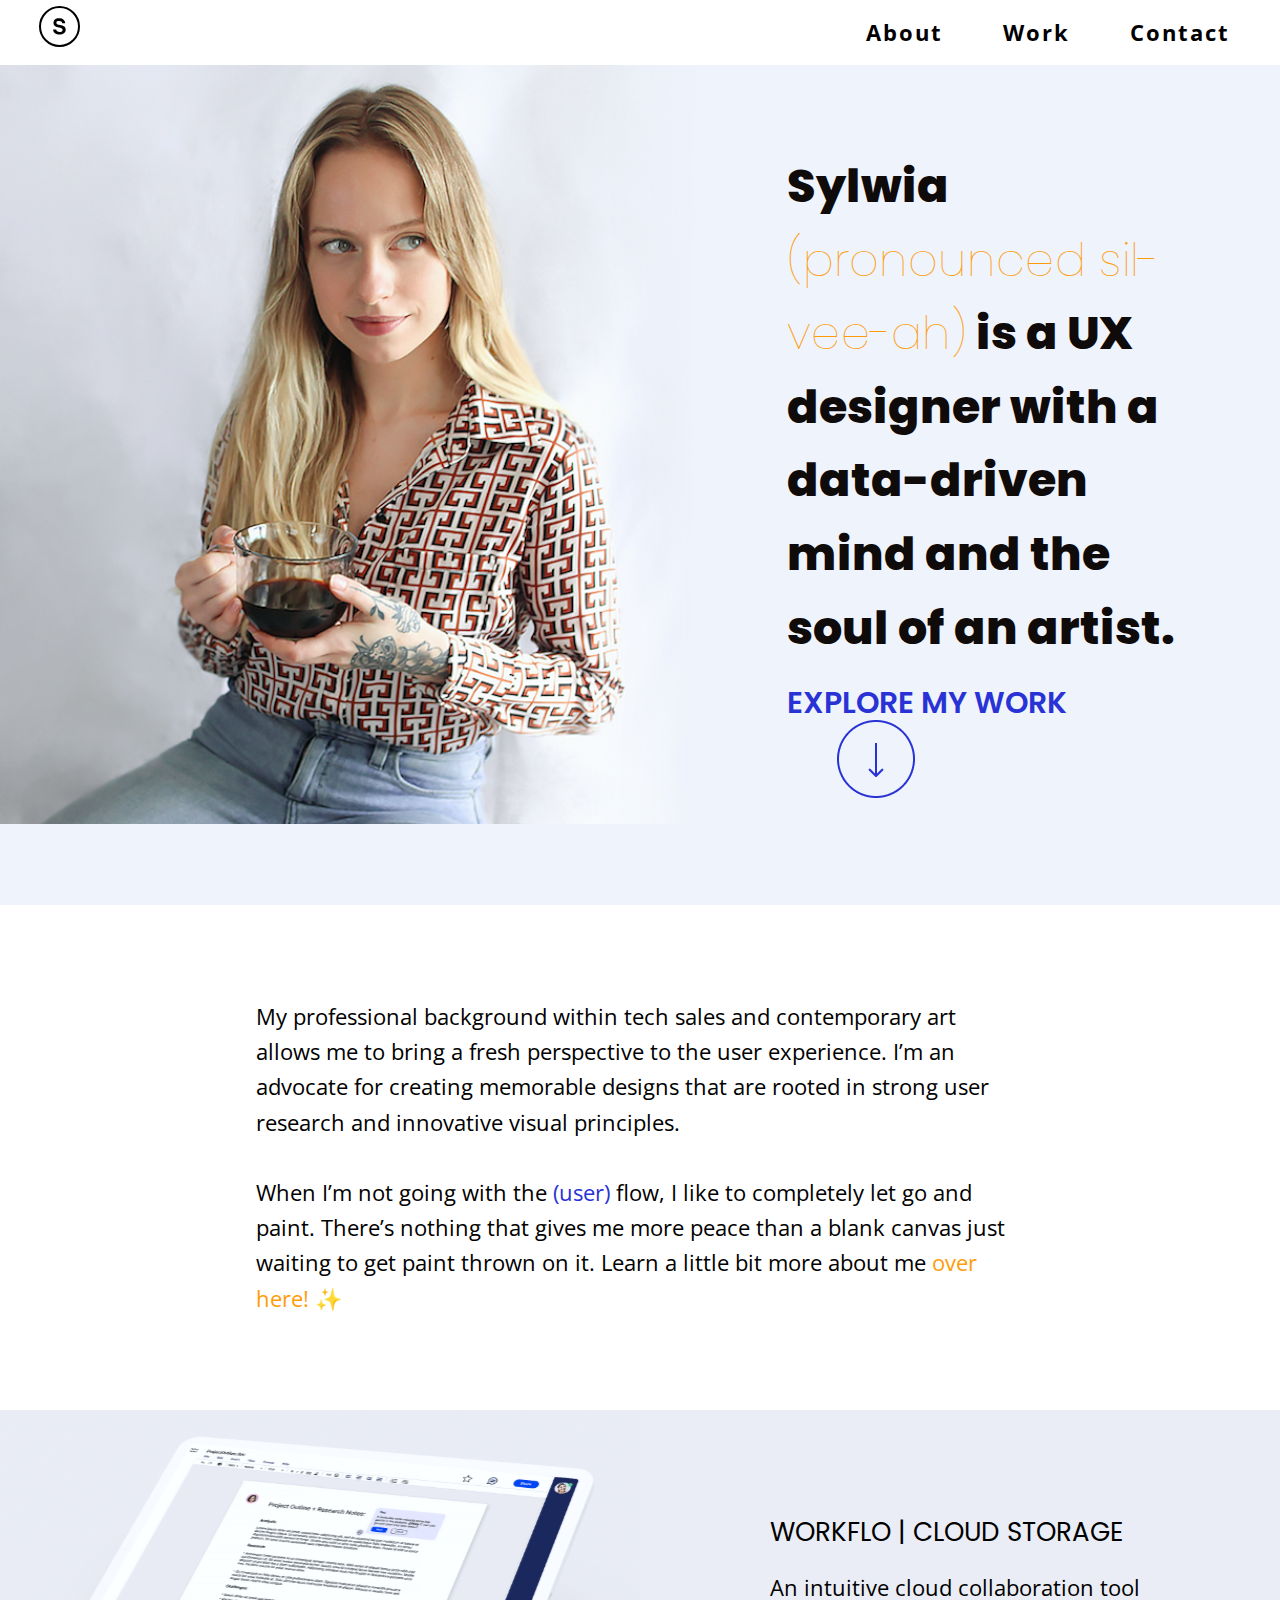
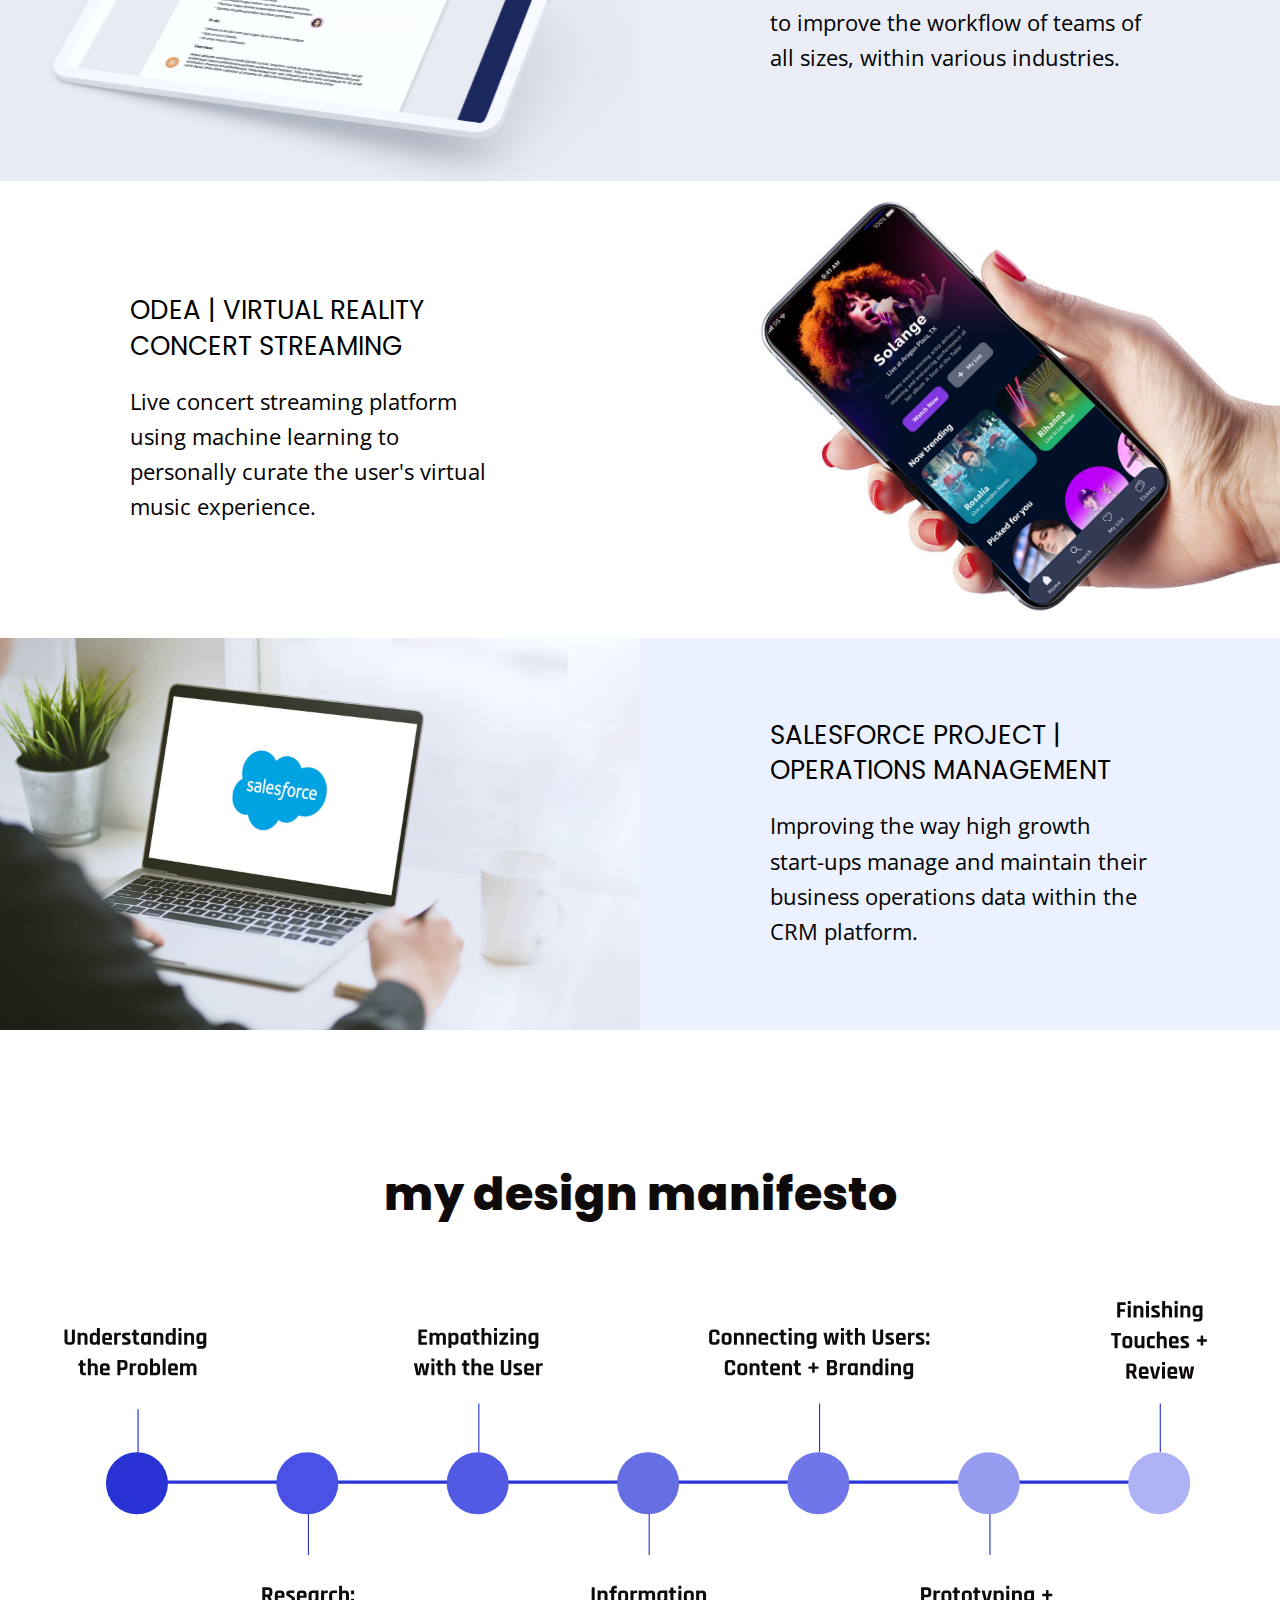
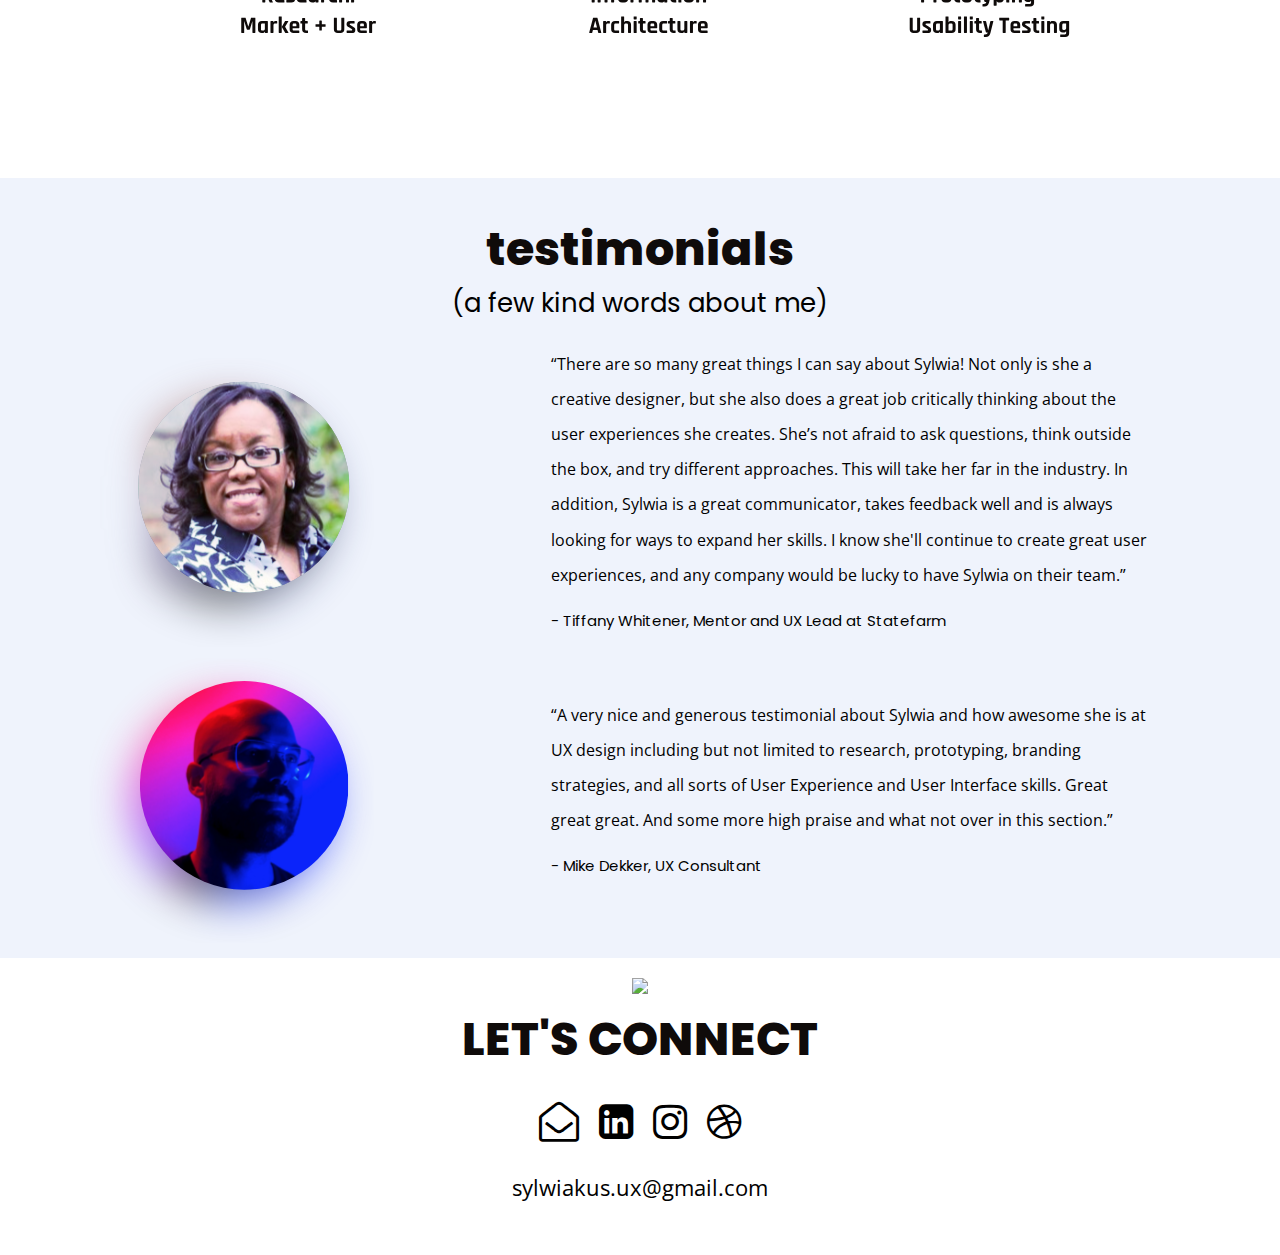
==== index.html @ 5e727327 "index commit" ====
<!DOCTYPE html>
<html>
  <head>
    <meta charset="utf-8">
    <meta name="viewport" content="width=device-width, initial-scale=1.0">
    <title>Sylwia Kusiak | UX Design Portfolio</title>
    <script>
  function play(){
       var audio = document.getElementById("audio");
       audio.play();
                 }
   </script>
    <link rel="stylesheet" href="CSS/reset.css">
    <link rel="stylesheet" href="CSS/style.css">
    <link href="https://fonts.googleapis.com/css2?family=Open+Sans:wght@400;600;700&family=Poppins:wght@700;800&display=swap" rel="stylesheet">
    <link rel="stylesheet" href="https://cdnjs.cloudflare.com/ajax/libs/font-awesome/4.7.0/css/font-awesome.min.css">
    <script src=
    "https://ajax.googleapis.com/ajax/libs/jquery/3.3.1/jquery.min.js">
        </script>

        <!-- jQuery code to scroll to footer -->
        <script>
            $(document).ready(function() {
                $("contact").click(function() {
                    $(document).scrollTop($(document).height());
                });
            });
        </script>
</head>
    <body>
    <header>
      <nav class="fixed-nav-bar">
        <a href="Index.html"><img src="Images/logo.svg" class="sylwia_logo"></a>
      <div class="menu">
        <ul>
        <li></li>
        <li><a href="about.html" class="menu__item">About</a></li>
        <li><a href="#my_work" class="menu__item">Work</a></li>
        <li><a href="#contact" class="menu__contact"><contact>Contact</contact></a></li>
      </ul>
      </nav>
    </div>
  </header>

    <!-- Introduction -->

    <section class="intro">
    <img src="Images/sylwiaheadshot.png" class="header-img">
    <div class="sylwia_title"><h1 class="title">Sylwia <a class="highlighted" href="#" value="PLAY" onclick="play()"><span class="orange">(pronounced sil-vee-ah)</span></a> is a
      UX designer with a data-driven mind and the soul of an artist. </h1>
      <div class="explore_work"><a href="#my_work"><h2><span class="blue">EXPLORE MY WORK <img src="Images/explore_arrow.png" class="arrow"></a>
      </h2></span>
    </div>
  </section>

    <!-- About Blurb -->

    <section class="sylwia_subtitle">
      <p>My professional background within tech sales and contemporary art
      allows me to bring a fresh perspective to the user experience. I’m an
      advocate for creating memorable designs that are rooted in strong
      user research and innovative visual principles.
    </p>
    <br>
      <p>When I’m not going with the <span class="blue">(user)</span> flow, I like to completely let go
      and paint. There’s nothing that gives me more peace than a blank canvas
      just waiting to get paint thrown on it. Learn a little bit more
      about me <a href="about.html"><span class="orange">over here!</span></a> ✨
    </p>
  </section>

    <!-- Case Studies -->

      <section class="my_case_studies" id="my_work">

      <!-- First Case Study: Workflo -->

      <div class="first_case_study">
      <img class="workflo_pic" src="Images/workflo_pic.svg">
      <div class="workflo_container"><a href="workflo.html"><h3> WORKFLO | CLOUD STORAGE </h3>
    </a>
      <p class="casestudy_subtitle">An intuitive cloud collaboration tool to improve the workflow of teams of all sizes, within various industries.</p>
    </div>
  </div>

      <!-- Second Case Study: Odea -->

      <div class="second_case_study">
      <img class="soundmix_pic" src="Images/odeapic.png">
      <div class="odea_container"><h3> ODEA | VIRTUAL REALITY CONCERT STREAMING </h3>
      <p class="casestudy_subtitle">Live concert streaming platform using machine learning to personally curate the user's virtual music experience. </p>
    </div>
  </div>

      <!-- Third Case Study: Salesforce -->

      <div class="third_case_study">
      <img class="salesforce_pic" src="Images/salesforce_pic.svg">
      <div class="salesforce_container"><h3> SALESFORCE PROJECT | OPERATIONS MANAGEMENT </h3>
      <p class="casestudy_subtitle">Improving the way high growth start-ups manage and maintain their business operations data within the CRM platform.</p>
    </div>
  </div>
</section>

    <!-- Design Manifesto -->

    <section class="my_design_manifesto">
      <h1 class="design_manifesto_title">my design manifesto</h1>
      <img class="design_manifesto_pic" src="Images/designmanifesto.svg">
  </section>

    <!-- Testimonials -->

    <section class="my_testimonials">
      <div class="testimonials_title"><h1>testimonials</h1>
      <h3>(a few kind words about me)</h3>
    </div>
      <div class="testimonial_container">
        <img class="mentor_pic" src="Images/tiffany.svg">
          <div class="testimonial_review">
            <p class="testimonial_text">“There are so many great things I can say about Sylwia! Not only is she a creative designer, but she also does a great job critically thinking about the user experiences she creates. She’s not afraid to ask questions, think outside the box, and try different approaches. This will take her far in the industry.
              In addition, Sylwia is a great communicator, takes feedback well and is always looking for ways to expand her skills. I know she'll continue to create great user experiences, and any company would be lucky to have Sylwia on their team.”</p>
              <h3 class="mentor_text">- Tiffany Whitener, Mentor and UX Lead at Statefarm </h3>
            </div>
    </div>
      <div class="testimonial_container">
        <img class="mentor_pic" src="Images/miked.svg">
          <div class="testimonial_review">
            <p class="testimonial_text"> “A very nice and generous testimonial about Sylwia and how awesome she is at UX design including but not limited to research, prototyping, branding strategies, and all sorts of User Experience and User Interface skills. Great great great.
              And some more high praise and what not over in this section.”</p>
              <h3 class="mentor_text">- Mike Dekker, UX Consultant </h3>
            </div>
  </div>
    </section>

    <!-- Audio Recording for 'Sylwia' pronunciation -->

      <audio id="audio" src="Images/Sylwia.m4a"></audio>

      <footer>
        <div class="footer_container">
        <img src="https://cliply.co/wp-content/uploads/2019/06/391906110_WAVING_HAND_400px.gif" class="hand">
        <h1 class="connect">LET'S CONNECT</h1>
        <ul>
        <li><a href="mailto:sylwiakus.ux@gmail.com"><i class="fa fa-envelope-open-o" aria-hidden="true" style="font-size:40px;"></i></a></li>
        <li><a href="https://www.linkedin.com/in/sylwiakusiakux/"><i class="fa fa-linkedin-square" aria-hidden="true" style="font-size:40px;"></i></a></li>
        <li><a href="https://www.instagram.com/sylwia.ux/"><i class="fa fa-instagram" aria-hidden="true" style="font-size:40px;"></i></a></li>
        <li><a href="https://dribbble.com/sylwia-kusiak"><i class="fa fa-dribbble" aria-hidden="true" style="font-size:40px;"></i></a></li>
        </ul>
        <p class="email">sylwiakus.ux@gmail.com</p>
      </div>
      </footer>
  </body>
</html>
---- CSS/style.css ----
*,
*::before,
*::after {
  box-sizing: border-box;
}

:root {
  --ff-primary: 'Open Sans', sans-serif;
  --ff-secondary: 'Poppins', sans-serif;

  --fw-reg: 400;
  --fw-med: 600;
  --fw-semibold: 700;
  --fw-bold: 800;

  --fs-h1: 32px;
  --fs-h2: 24px;
  --fs-h3: 22px;
  --fs-body: 18px;
}

@media (min-width: 900px) {
  :root {
    --fs-h1: 46px;
    --fs-h2: 30px;
    --fs-h3: 26px;
    --fs-body: 22px;
  }
}

html {
  scroll-behavior: smooth;
  min-height: 100vh;
}

img {
    height: auto;
    max-width: 100%;
}

body {
  margin: 0 auto;
  position: relative;
  width: 100%;
  font-family: var(--ff-primary);
  font-size: var(--fs-body);
  line-height: 1.6em;
  margin-bottom: 50px;
}

/* Typography */

h1 {
  font-family: var(--ff-secondary);
  font-weight: var(--fw-bold);
  font-size: var(--fs-h1);
  line-height: 1.6em;
  color: #0F0B0A;
}

.orange {
  color: #FE9C0A;
}

h2 {
  font-family: var(--ff-secondary);
  font-size: var(--fs-h2);
  font-weight: var(--fw-med);
}

h3 {
  font-family: var(--ff-secondary);
  font-size: var(--fs-h3);
}

a:link , a:visited {
  text-decoration: none;
  color: #000000;
}

p a:hover {
  border-bottom: 4px solid;
  border-bottom-color: #2933D5;
  transition: .18s;
}

strong {
  color: #2933D5;
  font-weight: 800;
}

.blue {
  color: #2933D5;
}

/* Navigation Bar */

.sylwia_logo {
  margin: auto;
  position: fixed;
  display: inline-block;
  float: left;
  padding-left: 2%;
}

.fixed-nav-bar {
  position: fixed;
  top: 0;
  left: 0;
  z-index: 9999;
  width: 100%;
  background-color: #ffffff;
}

.menu {
  display: grid;
  justify-content: flex-end;
  width: 100%;
  margin: 0 auto;
}

header li {
  margin: auto;
  padding: 15px 30px 15px;
}

header ul {
  display: flex;
  margin: 0 auto;
  padding-right: 20px;
  width: 100%;
}

.menu__item {
  text-decoration: none;
  font-size: var(--fs-body);
  font-weight: 700;
  letter-spacing: .09em;
  transition:.8s;
}

.menu__item:hover {
  border-bottom: 4px solid;
  border-bottom-color: #2933D5;
  transition: .18s;
}

.menu__item:visited {
  color: #02005F;
}

.menu__contact {
  text-decoration: none;
  font-size: var(--fs-body);
  font-weight: 700;
  letter-spacing: .09em;
  transition:.8s;
}
.menu__contact:hover {
  border-color: transparent;
  padding: 7px;
  color: white;
  background: linear-gradient(270deg,#e20a0a,#FE9C0A,#10927A,#116EDB,#bb11e1,#e20a0a);
  background-size: 800% 800%;
  animation: HoverGradient 6s linear infinite;
}
/* Header Image + Header Intro Wrapping */

.intro {
  position: relative;
  background: #EFF3FC;
}
.sylwia_title {
  align-items: center;
  width: 100%;
  padding: 40px 40px 0px 40px;
}

@media (min-width: 768px) {
  .intro {
    display: grid;
    grid-template-areas:
    "img title"
    "explore arrow";
    grid-template-columns: max-content;
  }

  .header-img {
    min-width: 105%;
    max-height: 105%;
  }

  .sylwia_title {
    grid-area: title;
    margin: 0 auto;
    padding-top: 150px;
    padding-bottom: 80px;
    width: 80%;
    height: auto;
  }

h2.blue {
    grid-area: explore;
    position: relative;
    display: grid;
  }
}

/* Header Picture of Sylwia holding Coffee */

.header-img {
  display: block;
  object-fit: cover;
  animation: fadeIn ease 2s;
}

@keyframes fadeIn {
0% {opacity:0;}
100% {opacity:1;}
}

/* Header Text:*/
/* Sylwia (pronounced sil-vee-ah) is a UX Designer with a data-driven mind and the soul of an artist. */

h1.title {
  animation: right_to_left 1.2s ease;
}

@keyframes right_to_left {
  from {
    margin-left: 100%;
  }
  to {
    margin-left: 0;
  }
}

/* Header text Hovered: Pronounced sil-vee-ah */

.highlighted {
  text-decoration: none;
  color: #FE9C0A;
  font-weight: 100;
  cursor:url("data:image/svg+xml;utf8,<svg xmlns='http://www.w3.org/2000/svg'  width='40' height='51' viewport='0 0 100 100' style='fill:black;font-size:30px;'><text y='50%'>🎶 </text></svg>") 16 0,auto;
}

.highlighted:hover {
    border-color: transparent;
    background: linear-gradient(270deg,#e20a0a,#ffc200,#74e10b,#12b1e1,#bb11e1,#e20a0a);
    background-size: 500% 500%;
    animation: HoverGradient 2s linear infinite;
    -webkit-background-clip: text;
    -webkit-text-fill-color: transparent;
    &--emoji-cursor {
      background-color: #4267b2;
      cursor: url("data:image/svg+xml;utf8,<svg xmlns='http://www.w3.org/2000/svg'  width='40' height='48' viewport='0 0 100 100' style='fill:black;font-size:24px;'><text y='50%'>🚀</text></svg>"), auto;
    }
}
@keyframes HoverGradient {
  0% {
    background-position: 0% 50%
  }
  100% {
    background-position: 250% 50%
  }
}

/* EXPLORE MY WORK */

h2.blue {
  display: block;
  padding: 40px 0px 60px 6px;
  opacity:0.75;
  color: #2933D5;
  animation: right_to_left 1.6s ease;
}

@keyframes right_to_left {
  from {
    margin-left: 100%;
  }
  to {
    margin-left: 0;
  }
}

h2:hover {
  opacity: 1;
  font-size: 26px;
  transition: .99s;
}

@media (min-width: 768px) {
  h2:hover {
  font-size: 32px;
  }
}

.arrow {
  position: relative;
  animation: MoveUpDown 1.5s linear infinite;
  padding-left: 50px;
}

.explore_work {
  padding: 5% 0% 5%;
}

@keyframes MoveUpDown {
  0%, 100% {
    bottom: -30px;
  }
  50% {
    bottom: -10px;
  }
}

/* Subtitle Text */

.sylwia_subtitle {
  margin: 0;
  display: block;
  padding: 40px 40px;
  margin-top: 30px;
  margin-bottom: 30px;
}

@media (min-width: 768px) {
  .sylwia_subtitle {
  display: block;
  padding: 5% 20% 5%;
  }
}


/* Case Studies */

.my_case_studies {
  margin: 0 auto;
}

.casestudy_subtitle {
  padding-top: 20px;
}

/* Workflo Case Study */

.first_case_study {
  background: #EAEDF5;
}

.first_case_study:hover {
  background: #A3B3E0;
}

.workflo_container {
  padding: 50px 50px 50px;
}

@media (min-width: 768px) {
  .first_case_study {
    margin: 0 auto;
    display: grid;
    grid-template-columns: 3fr 3fr;
  }

  .workflo_container {
    width: 75%;
    display: block;
    margin: auto;
  }

  .workflo_pic {
    object-fit: cover;
  }
}

/* Odea Music Case Study */

.second_case_study {
  background: #ffffff;
}

.second_case_study:hover {
  background: #CBA3FD;
}

.odea_container {
  padding: 50px 50px 50px;
}

@media (min-width: 768px) {
  .second_case_study {
    display: grid;
    grid-template-columns: 3fr 3fr;
    grid-template-areas:
    "text img";
  }

  .odea_container {
    width: 75%;
    display: block;
    margin: auto;
    grid-area: text;
  }

  .soundmix_pic {
    grid-area: img;
    object-fit: cover;
  }
}

/* Salesforce Case Study */

.third_case_study {
  background: #ECF1FF;
}

.third_case_study:hover {
  background: #ACDCFF;
}

.salesforce_container {
  padding: 50px 50px 50px;
}

@media (min-width: 768px) {
  .third_case_study {
    margin: 0 auto;
    display: grid;
    grid-template-columns: 3fr 3fr;
  }

  .salesforce_container {
    width: 75%;
    display: block;
    margin: auto;
  }

  .salesforce_pic {
    object-fit: cover;
  }
}
/* Design Manifesto */

.my_design_manifesto {
  margin: 0 auto;
  padding: 60px 0px 50px;
}

.design_manifesto_title {
  margin: auto;
  display: block;
  text-align: center;
}

.design_manifesto_pic {
  padding: 50px 30px 60px;
}

@media (min-width: 700px) {

  .design_manifesto_pic {
  width: 100%;
  align-items: center;
  padding: 5% 5% 0%;
  }

  .my_design_manifesto {
    padding: 10% 0px 10%;
  }
}
/* Testimonials */

.testimonial_text {
  font-size: 15px;
}

.mentor_text {
  font-size: 15px;
  padding-top: 10px;
}

.my_testimonials {
  margin: 0;
  background: #EFF3FC;
  padding: 15px 0px 15px;
}

.testimonials_title {
  display: block;
  padding: 20px 0px 25px;
  text-align: center;
}

.testimonial_container {
  display: block;
  padding: 10px 5px 10px;
}

.testimonial_review {
  display: block;
  margin: auto;
  padding: 0px 40px 20px;
}

.mentor_pic {
  display: block;
  margin: auto;
  padding-right: 20px;
}

@media (min-width: 700px) {

  .testimonial_container {
    display: flex;
    padding: 0px 30px 0px;
  }

  .testimonial_text {
    width: 600px;
    font-size: 16px;
  }

  .mentor_pic {
    margin: 0 auto;
    width: 25%;
  }
}

/* Footer Section */

footer {
  position: relative;
  margin: auto;
  padding: 10px 50px 0px;
}

footer ul {
  display: flex;
  justify-content: center;
}

footer li {
  padding: 0px 10px 0px;
}

.footer_container {
  display: block;
  text-align: center;
}

/* Footer Typography Styling */

.connect {
  padding: 0px 0px 25px;
}

.email {
  padding: 25px 0px 0px;
}

@media (min-width: 700px) {
  footer {
    position: relative;
    margin: auto;
    align-items: center;
  }
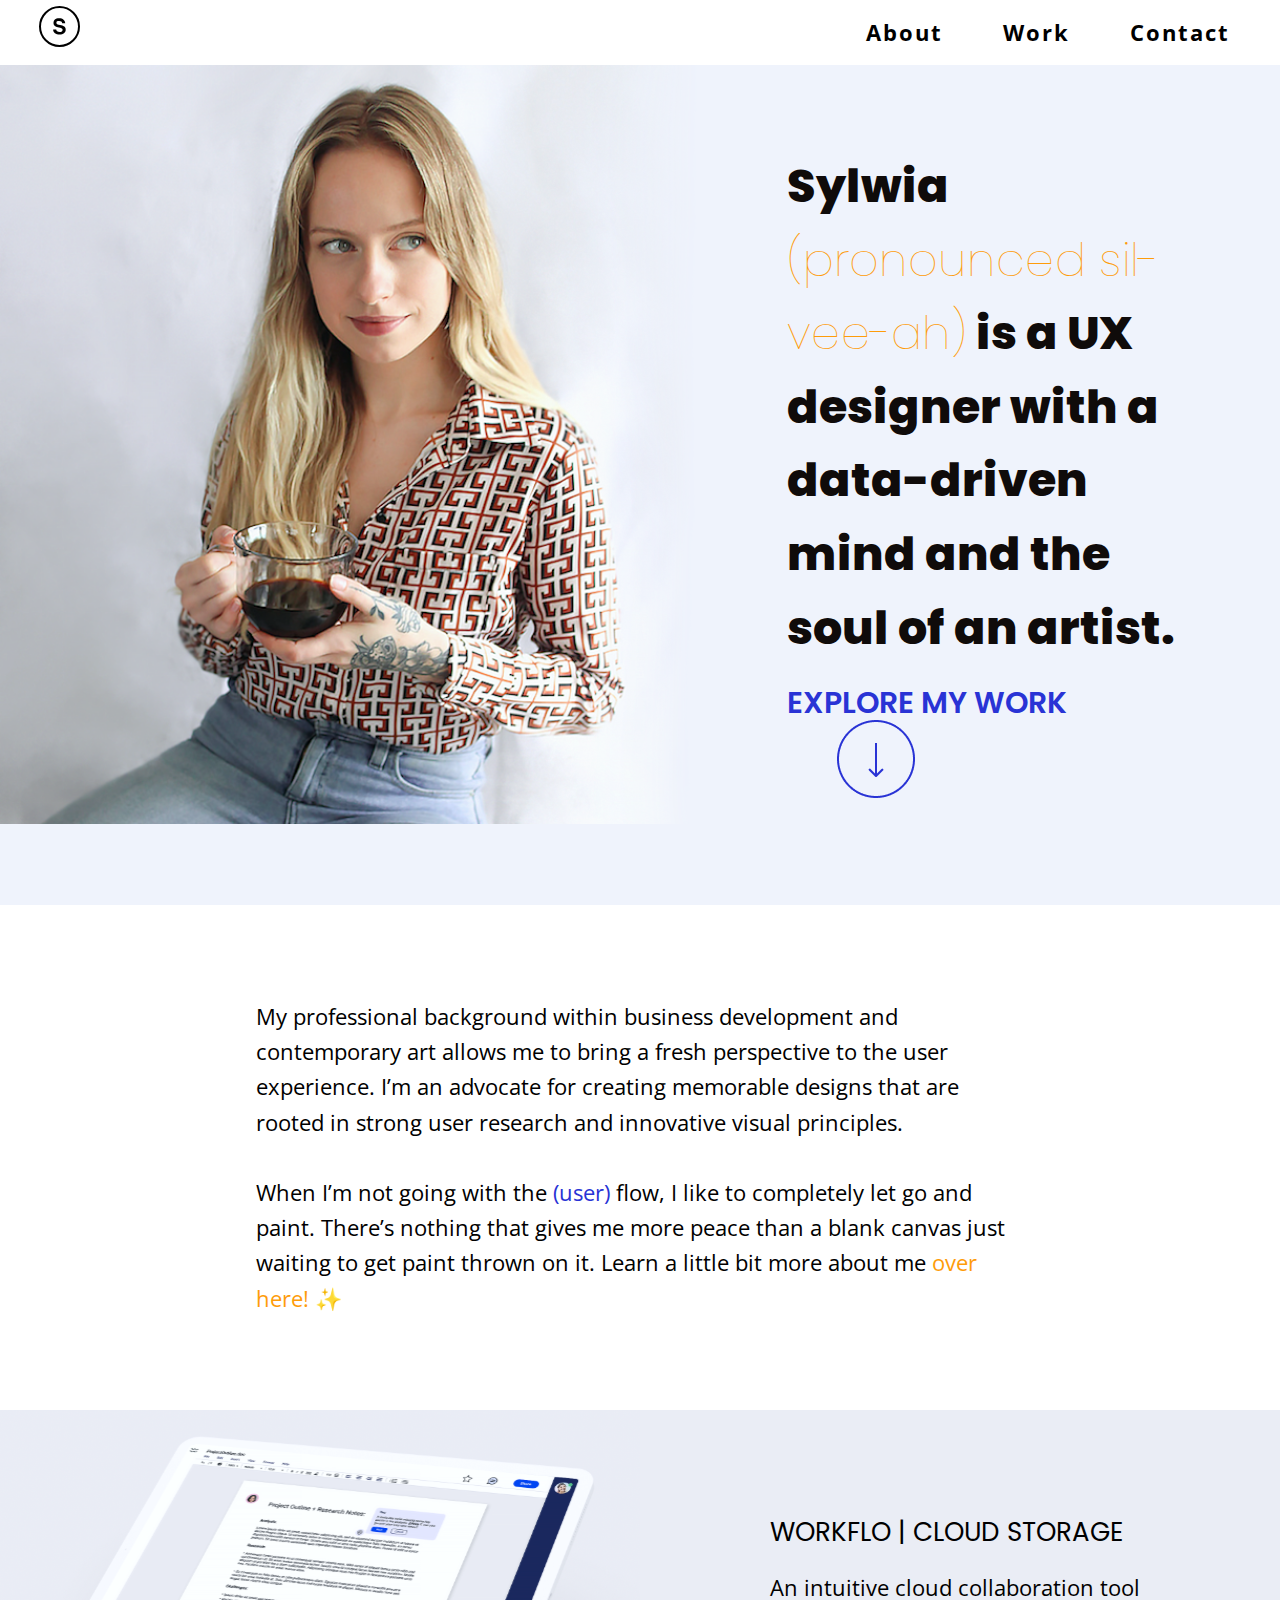
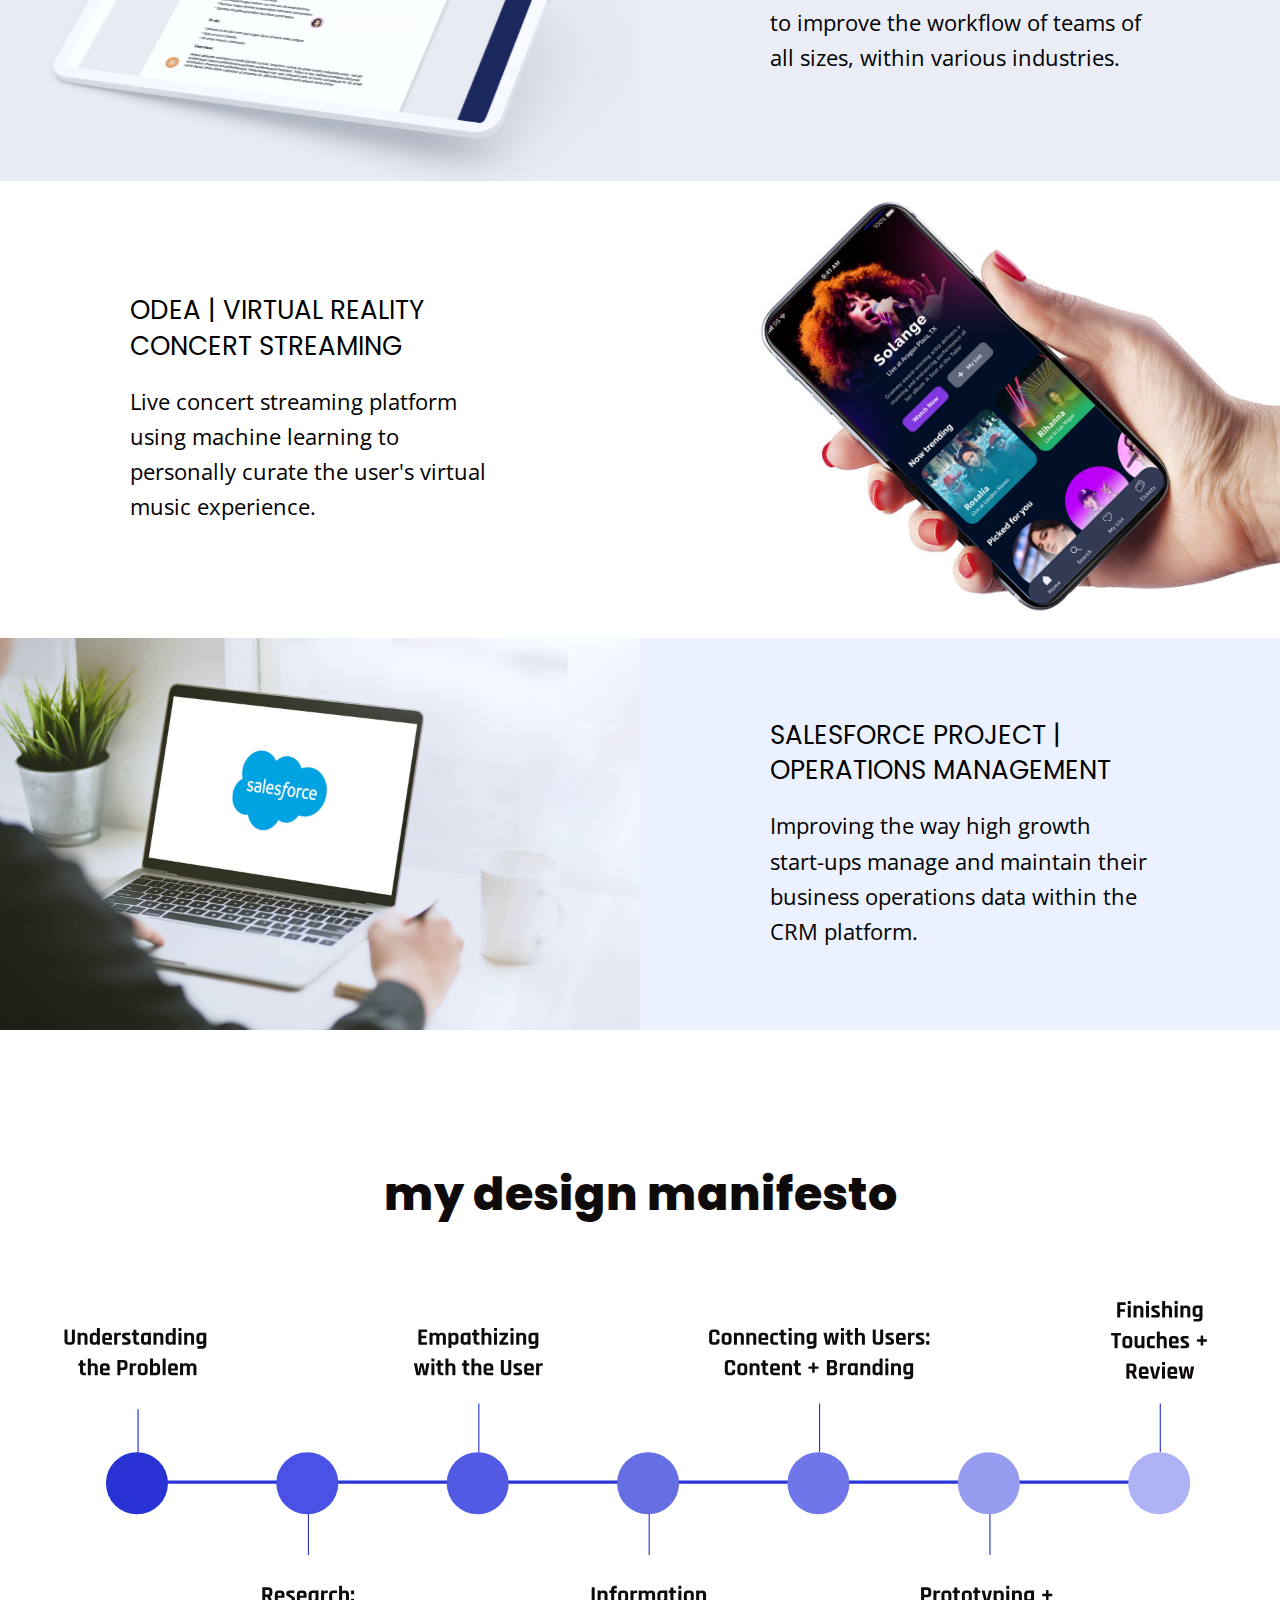
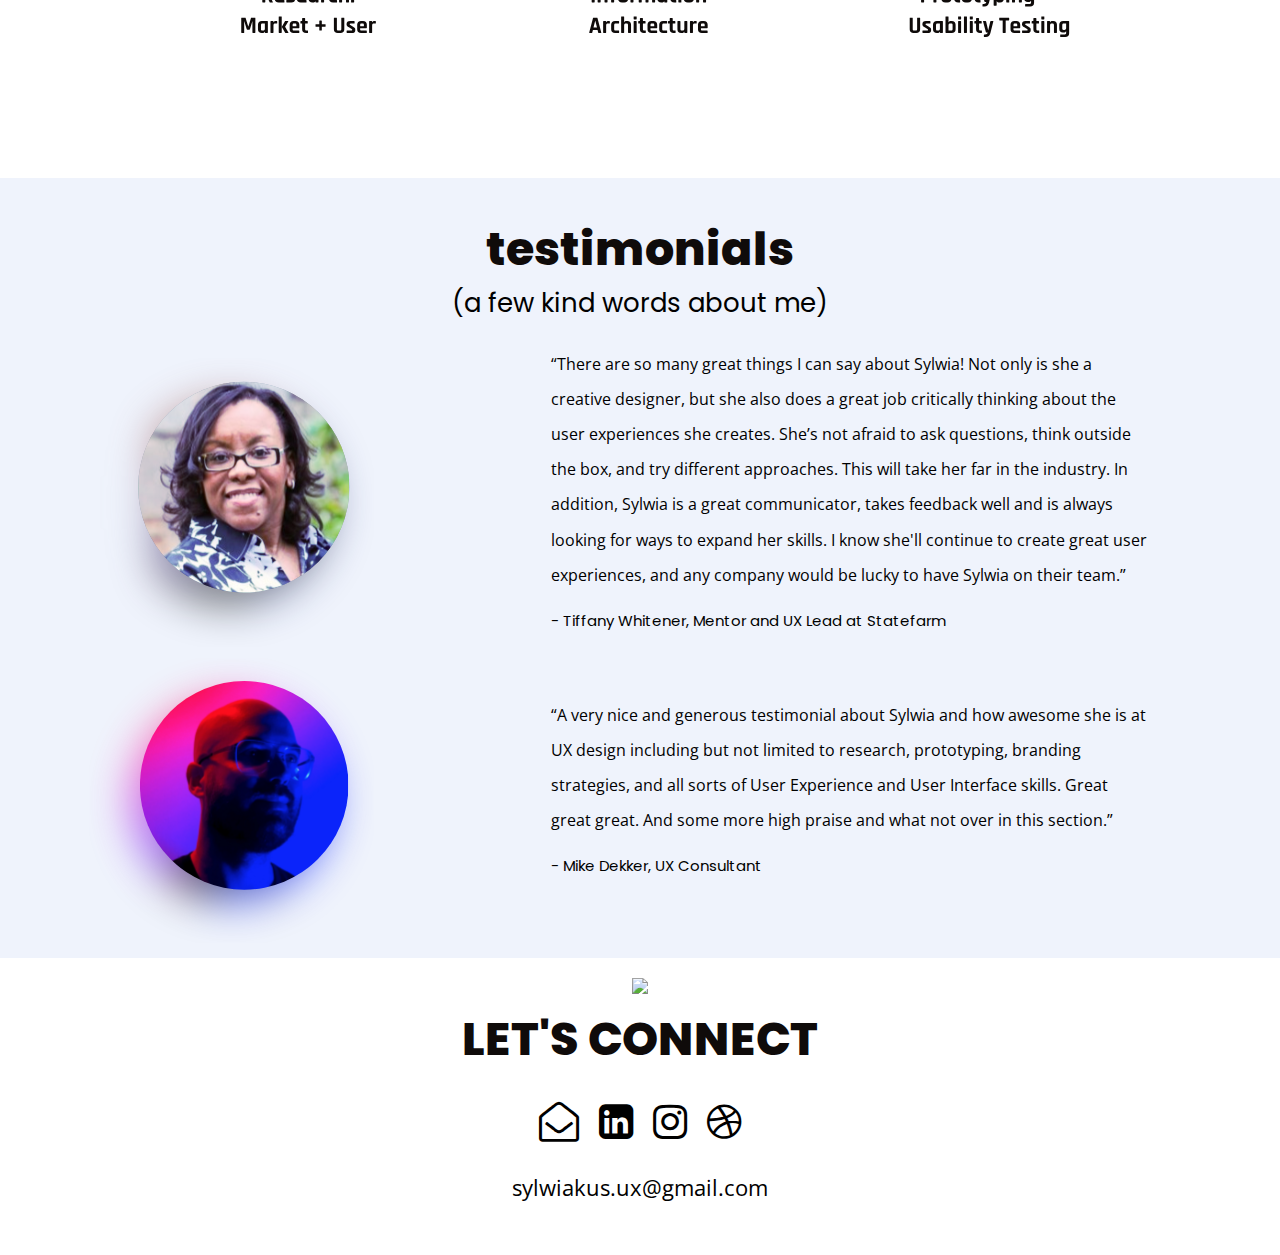
==== commit 27583e8d: "updated html" ====
--- a/index.html
+++ b/index.html
@@ -30,12 +30,12 @@
     <body>
     <header>
       <nav class="fixed-nav-bar">
-        <a href="Index.html"><img src="Images/logo.svg" class="sylwia_logo"></a>
+        <a href="http://www.sylwiakusiak.com"><img src="Images/logo.svg" class="sylwia_logo"></a>
       <div class="menu">
         <ul>
         <li></li>
-        <li><a href="about.html" class="menu__item">About</a></li>
-        <li><a href="#my_work" class="menu__item">Work</a></li>
+        <li><a href="http://www.sylwiakusiak.com/about.html" class="menu__item">About</a></li>
+        <li><a href="http://www.sylwiakusiak.com/#my_work" class="menu__item">Work</a></li>
         <li><a href="#contact" class="menu__contact"><contact>Contact</contact></a></li>
       </ul>
       </nav>
@@ -56,7 +56,7 @@
     <!-- About Blurb -->
 
     <section class="sylwia_subtitle">
-      <p>My professional background within tech sales and contemporary art
+      <p>My professional background within business development and contemporary art
       allows me to bring a fresh perspective to the user experience. I’m an
       advocate for creating memorable designs that are rooted in strong
       user research and innovative visual principles.
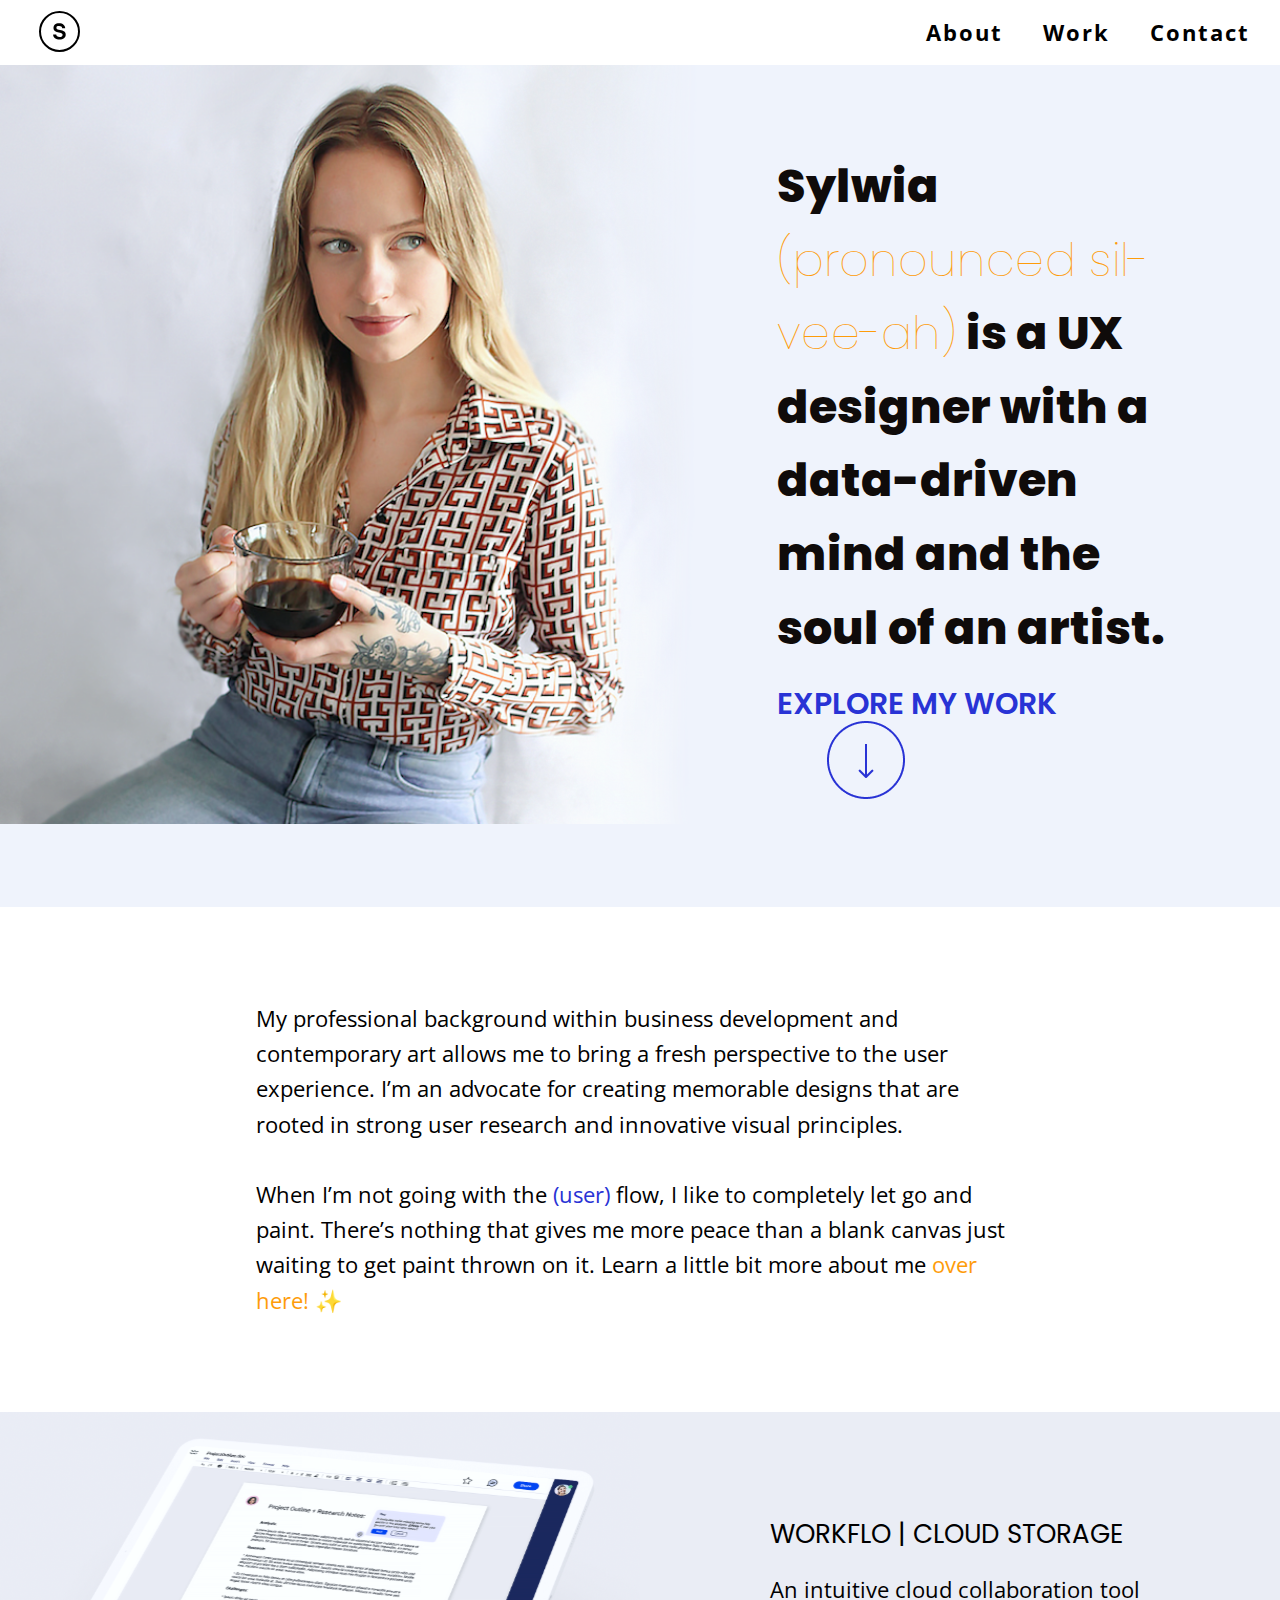
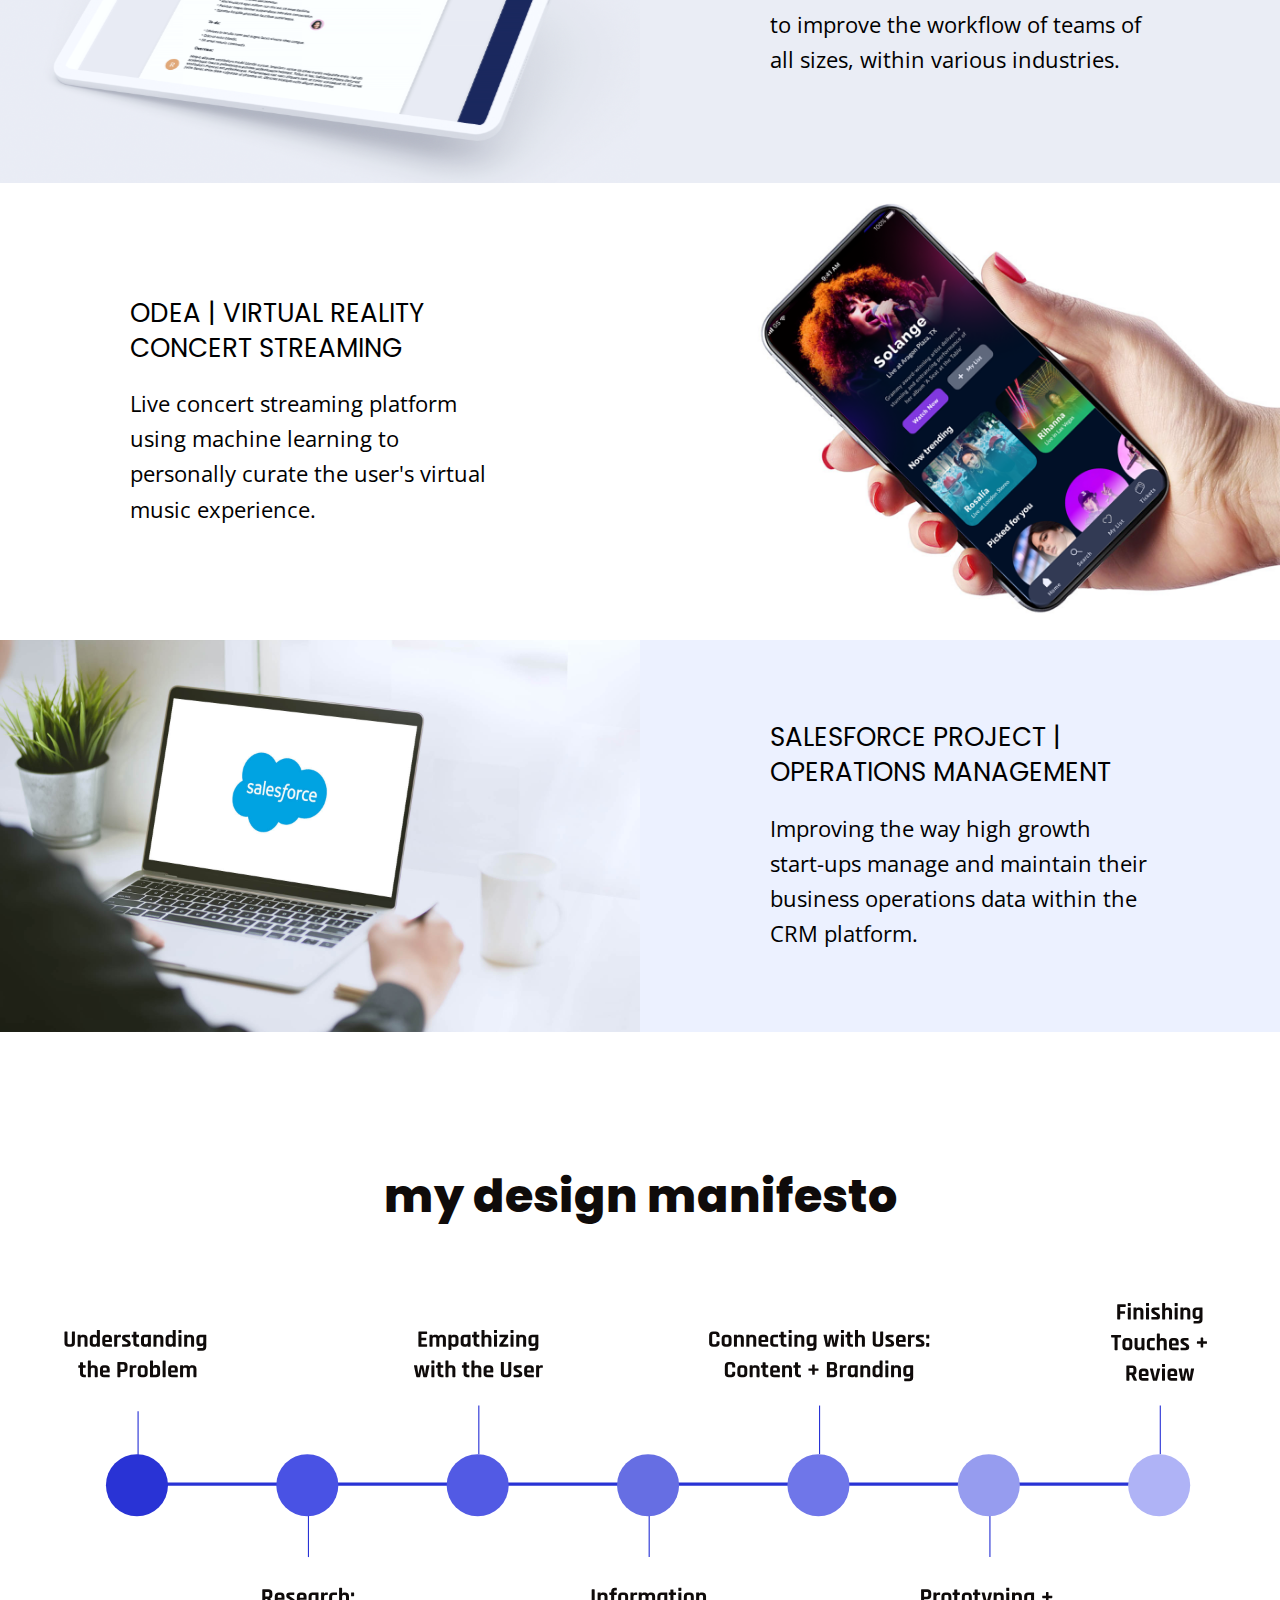
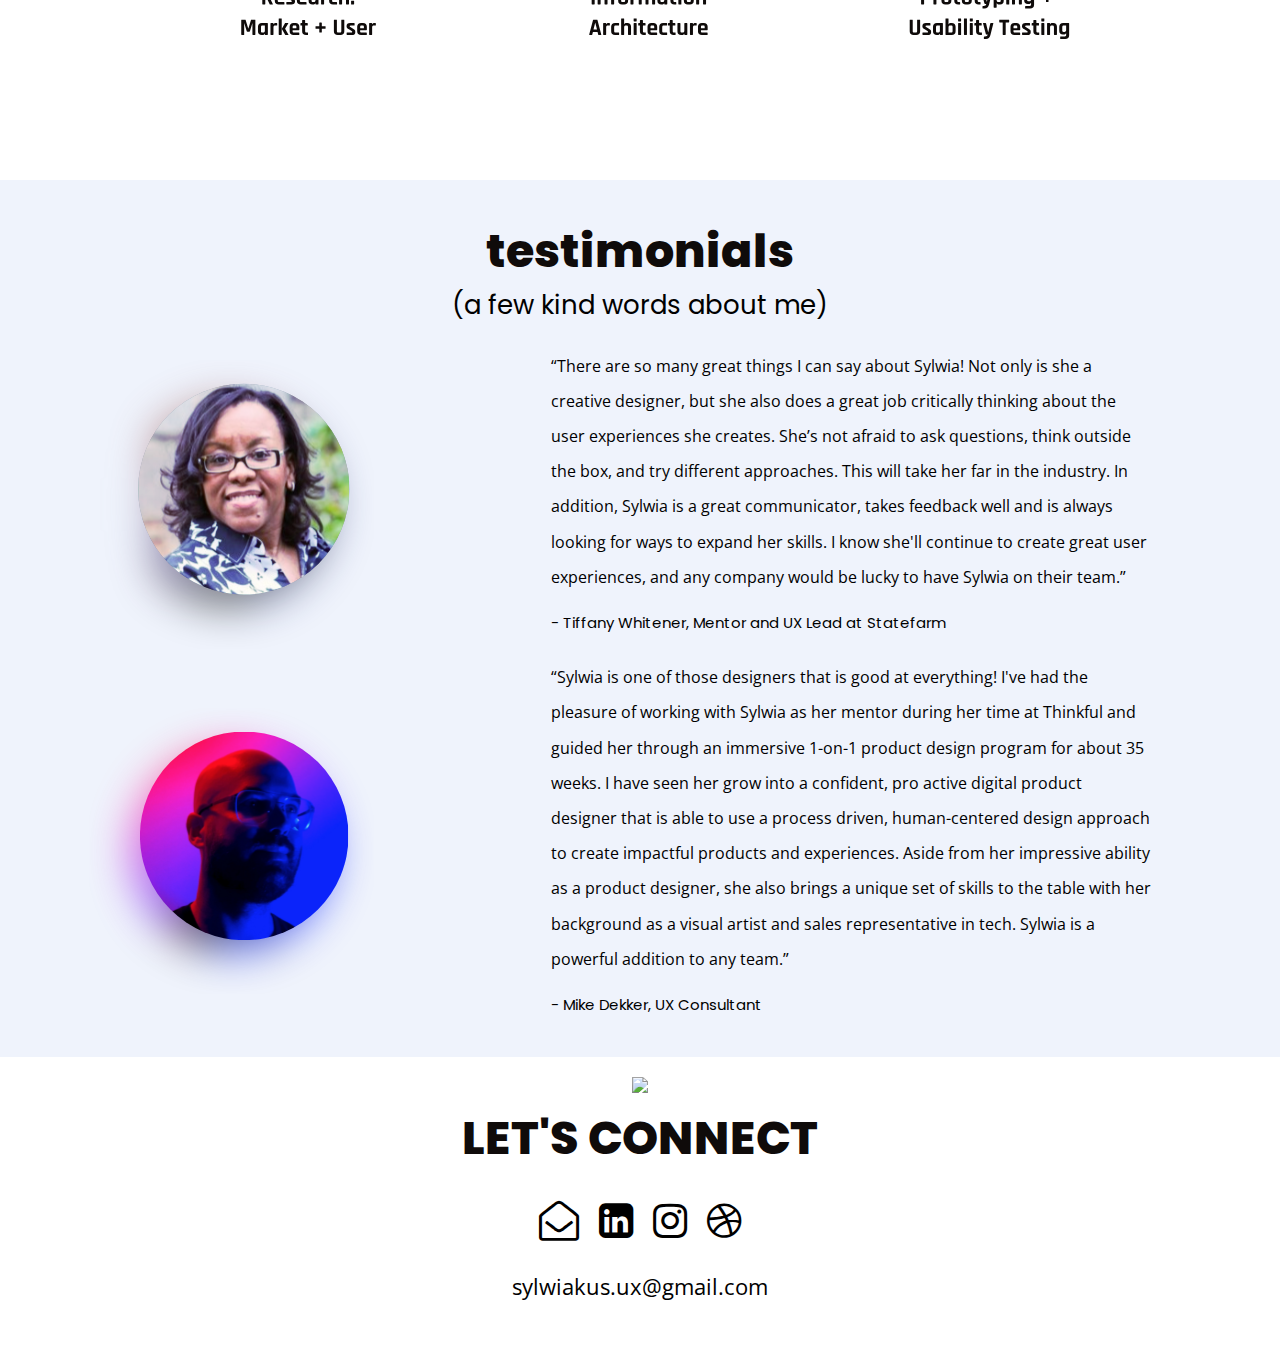
==== commit a8ce1ab5: "updated testimonial" ====
--- a/index.html
+++ b/index.html
@@ -126,8 +126,17 @@
       <div class="testimonial_container">
         <img class="mentor_pic" src="Images/miked.svg">
           <div class="testimonial_review">
-            <p class="testimonial_text"> “A very nice and generous testimonial about Sylwia and how awesome she is at UX design including but not limited to research, prototyping, branding strategies, and all sorts of User Experience and User Interface skills. Great great great.
-              And some more high praise and what not over in this section.”</p>
+            <p class="testimonial_text"> “Sylwia is one of those designers that is good at everything!
+
+              I've had the pleasure of working with Sylwia as her mentor during her time at Thinkful
+              and guided her through an immersive 1-on-1 product design program for about 35 weeks.
+
+              I have seen her grow into a confident, pro active digital product designer that is able to
+              use a process driven, human-centered design approach to create impactful products and experiences.
+
+              Aside from her impressive ability as a product designer, she also brings a unique set of skills to the table with her background as a visual artist and sales representative in tech.
+
+              Sylwia is a powerful addition to any team.”</p>
               <h3 class="mentor_text">- Mike Dekker, UX Consultant </h3>
             </div>
   </div>
--- a/CSS/style.css
+++ b/CSS/style.css
@@ -14,7 +14,7 @@
   --fw-bold: 800;
 
   --fs-h1: 32px;
-  --fs-h2: 24px;
+  --fs-h2: 23px;
   --fs-h3: 22px;
   --fs-body: 18px;
 }
@@ -101,6 +101,7 @@
   display: inline-block;
   float: left;
   padding-left: 2%;
+  padding-top: 5px;
 }
 
 .fixed-nav-bar {
@@ -121,13 +122,13 @@
 
 header li {
   margin: auto;
-  padding: 15px 30px 15px;
+  padding: 15px 20px 15px;
 }
 
 header ul {
   display: flex;
   margin: 0 auto;
-  padding-right: 20px;
+  padding-right: 10px;
   width: 100%;
 }
 
@@ -173,7 +174,7 @@
 .sylwia_title {
   align-items: center;
   width: 100%;
-  padding: 40px 40px 0px 40px;
+  padding: 10% 5% 10%;
 }
 
 @media (min-width: 768px) {
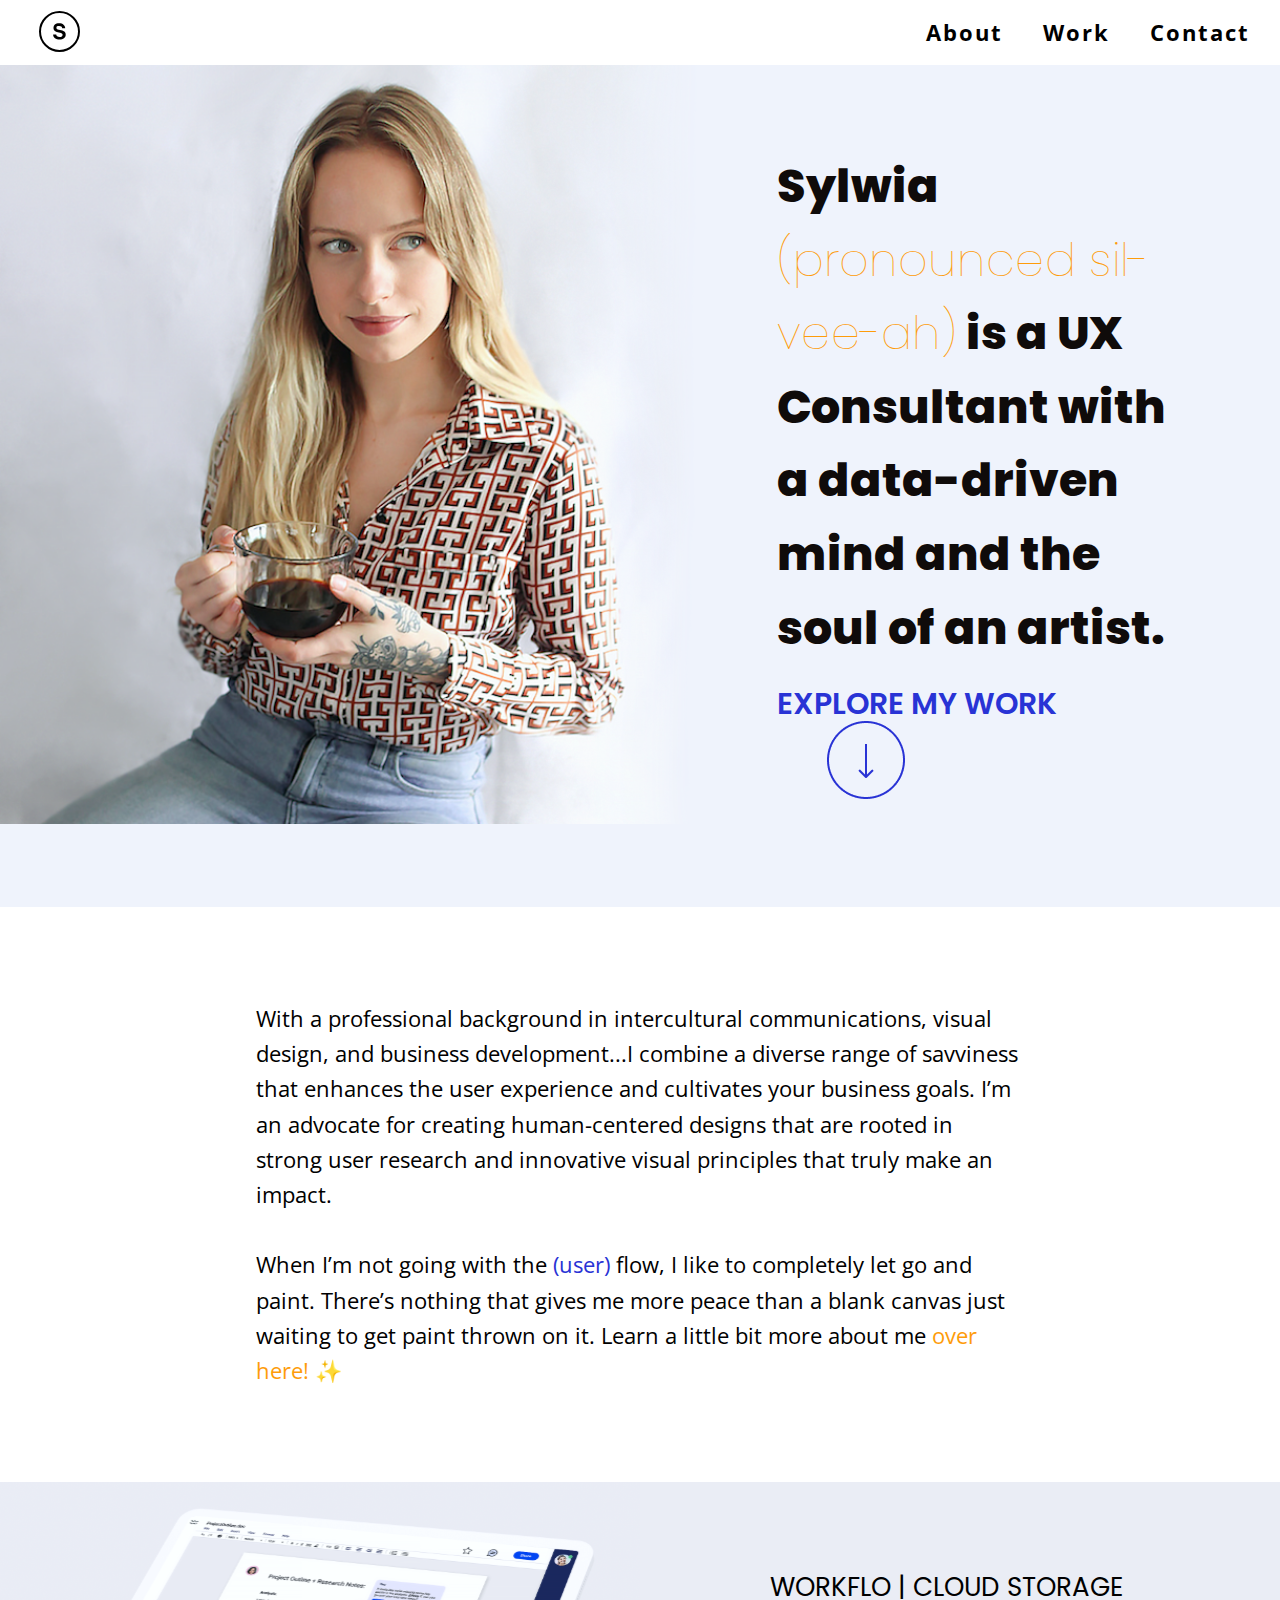
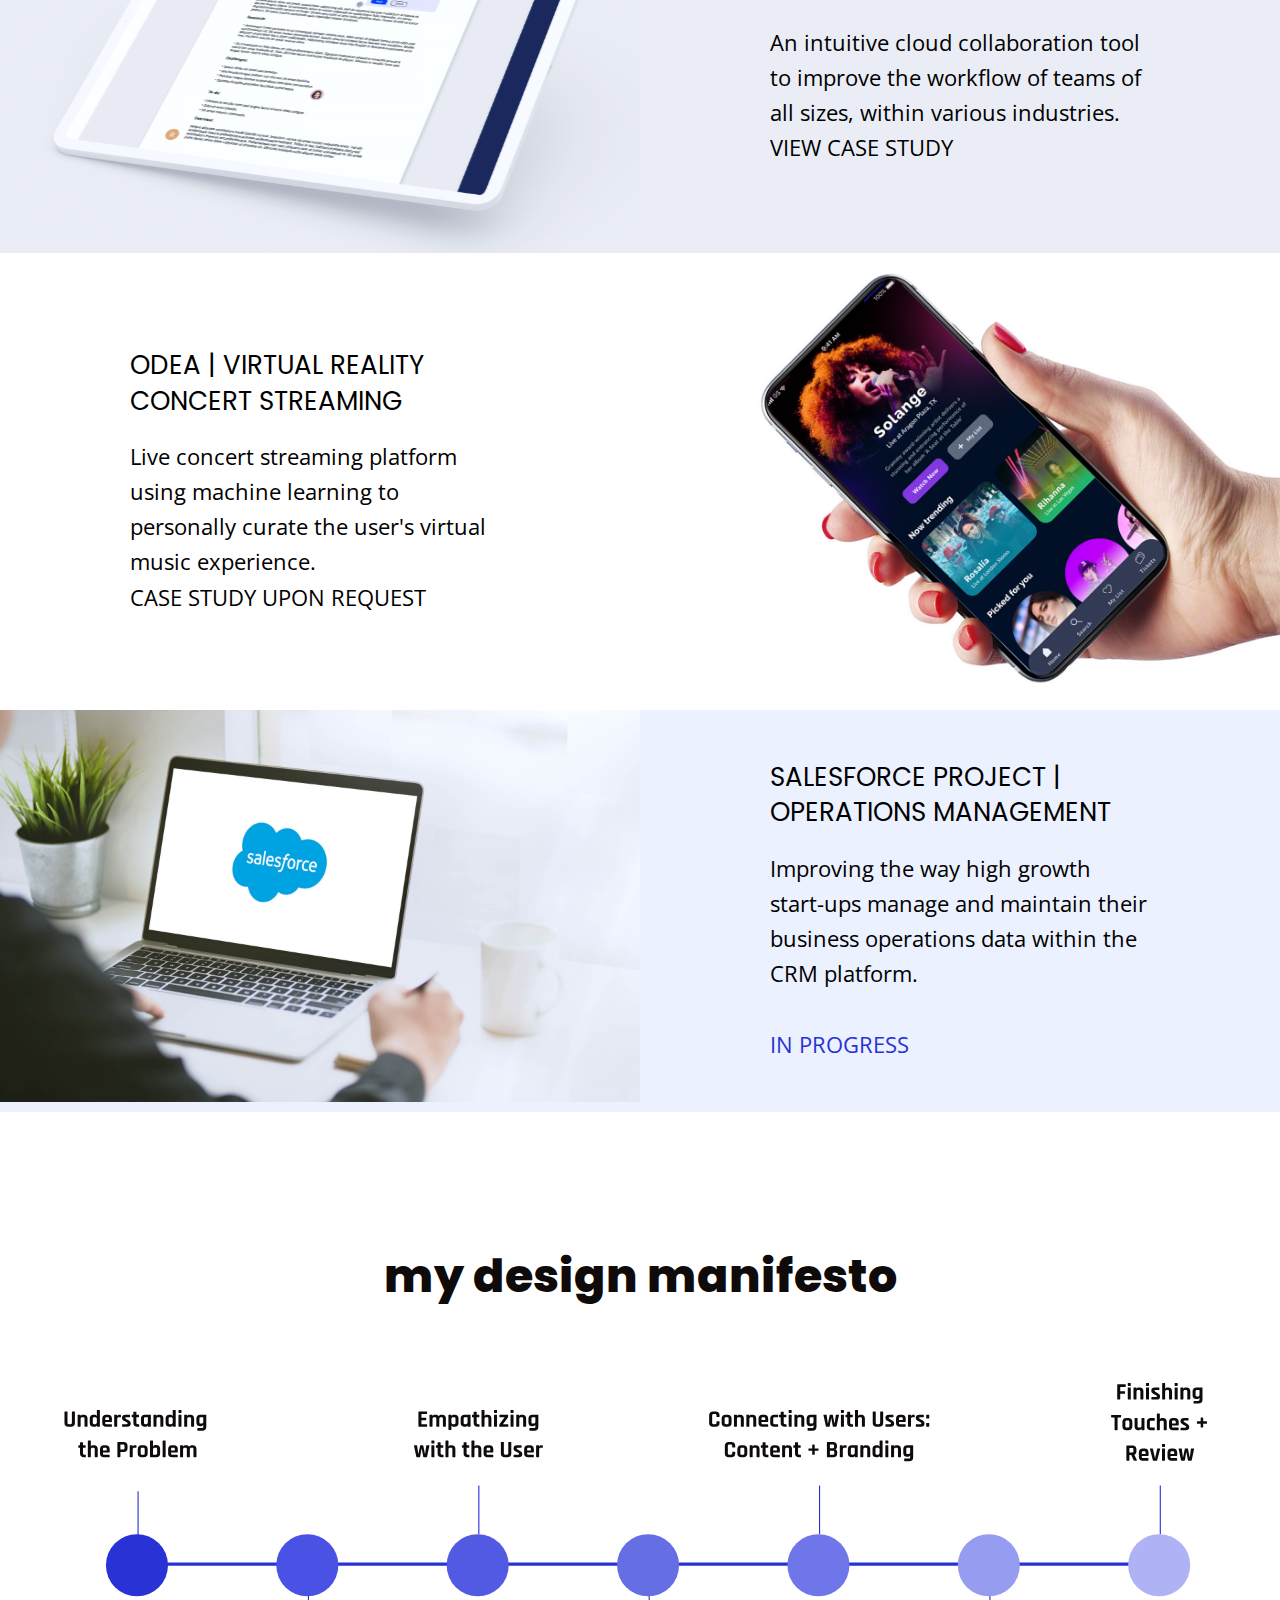
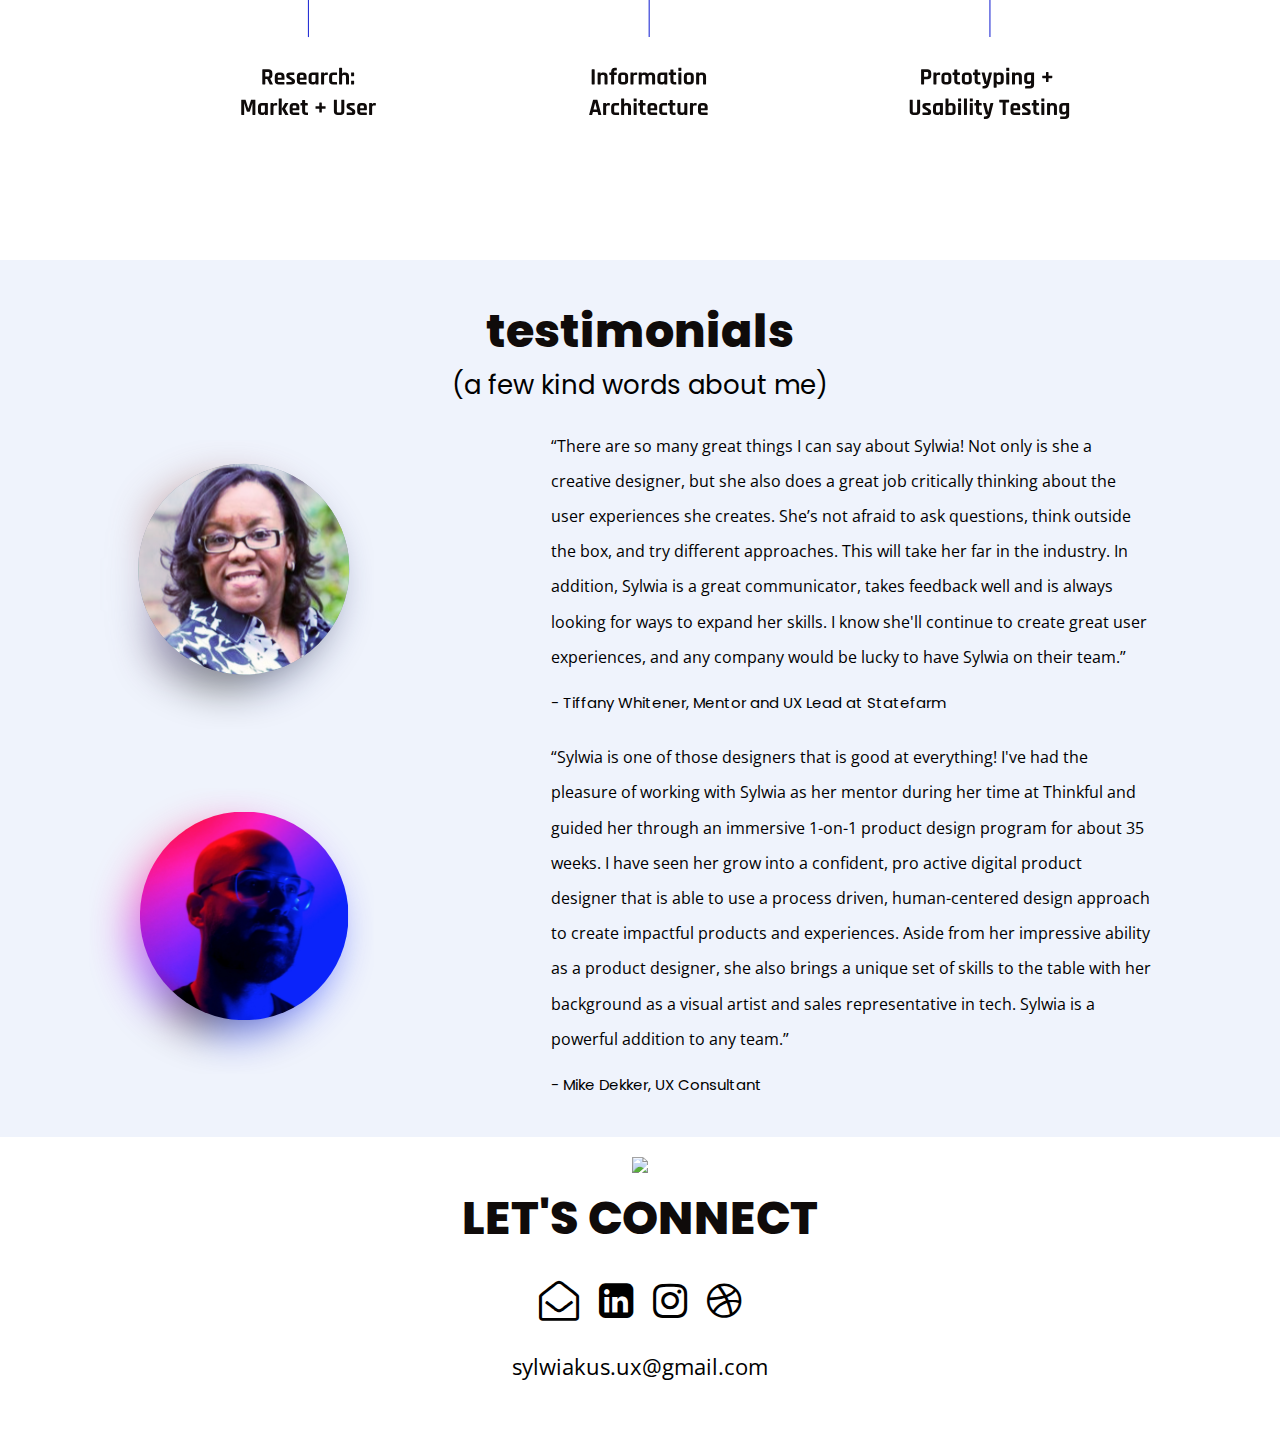
==== commit 9e818f67: "landing page update" ====
--- a/index.html
+++ b/index.html
@@ -47,7 +47,7 @@
     <section class="intro">
     <img src="Images/sylwiaheadshot.png" class="header-img">
     <div class="sylwia_title"><h1 class="title">Sylwia <a class="highlighted" href="#" value="PLAY" onclick="play()"><span class="orange">(pronounced sil-vee-ah)</span></a> is a
-      UX designer with a data-driven mind and the soul of an artist. </h1>
+      UX Consultant with a data-driven mind and the soul of an artist. </h1>
       <div class="explore_work"><a href="#my_work"><h2><span class="blue">EXPLORE MY WORK <img src="Images/explore_arrow.png" class="arrow"></a>
       </h2></span>
     </div>
@@ -56,10 +56,8 @@
     <!-- About Blurb -->
 
     <section class="sylwia_subtitle">
-      <p>My professional background within business development and contemporary art
-      allows me to bring a fresh perspective to the user experience. I’m an
-      advocate for creating memorable designs that are rooted in strong
-      user research and innovative visual principles.
+      <p>With a professional background in intercultural communications, visual design, and business development...I combine a diverse range of savviness that enhances the user experience and cultivates your business goals. I’m an
+      advocate for creating human-centered designs that are rooted in strong user research and innovative visual principles that truly make an impact.
     </p>
     <br>
       <p>When I’m not going with the <span class="blue">(user)</span> flow, I like to completely let go
@@ -78,9 +76,12 @@
       <div class="first_case_study">
       <img class="workflo_pic" src="Images/workflo_pic.svg">
       <div class="workflo_container"><a href="workflo.html"><h3> WORKFLO | CLOUD STORAGE </h3>
+      <p class="casestudy_subtitle">An intuitive cloud collaboration tool to improve the workflow of teams of all sizes, within various industries.</p>
+      <div class="button_container">
+      <a href="workflo.html" class="view_all_button" id="buttonlink">VIEW CASE STUDY</a>
+    </div>
+    </div>
     </a>
-      <p class="casestudy_subtitle">An intuitive cloud collaboration tool to improve the workflow of teams of all sizes, within various industries.</p>
-    </div>
   </div>
 
       <!-- Second Case Study: Odea -->
@@ -89,6 +90,11 @@
       <img class="soundmix_pic" src="Images/odeapic.png">
       <div class="odea_container"><h3> ODEA | VIRTUAL REALITY CONCERT STREAMING </h3>
       <p class="casestudy_subtitle">Live concert streaming platform using machine learning to personally curate the user's virtual music experience. </p>
+      <div class="button_container">
+      <a href="workflo.html" class="view_all_button" id="buttonlink">CASE STUDY UPON REQUEST</a>
+      </div>
+      </div>
+      </a>
     </div>
   </div>
 
@@ -98,6 +104,8 @@
       <img class="salesforce_pic" src="Images/salesforce_pic.svg">
       <div class="salesforce_container"><h3> SALESFORCE PROJECT | OPERATIONS MANAGEMENT </h3>
       <p class="casestudy_subtitle">Improving the way high growth start-ups manage and maintain their business operations data within the CRM platform.</p>
+      <br>
+      <p class="blue">IN PROGRESS</p>
     </div>
   </div>
 </section>
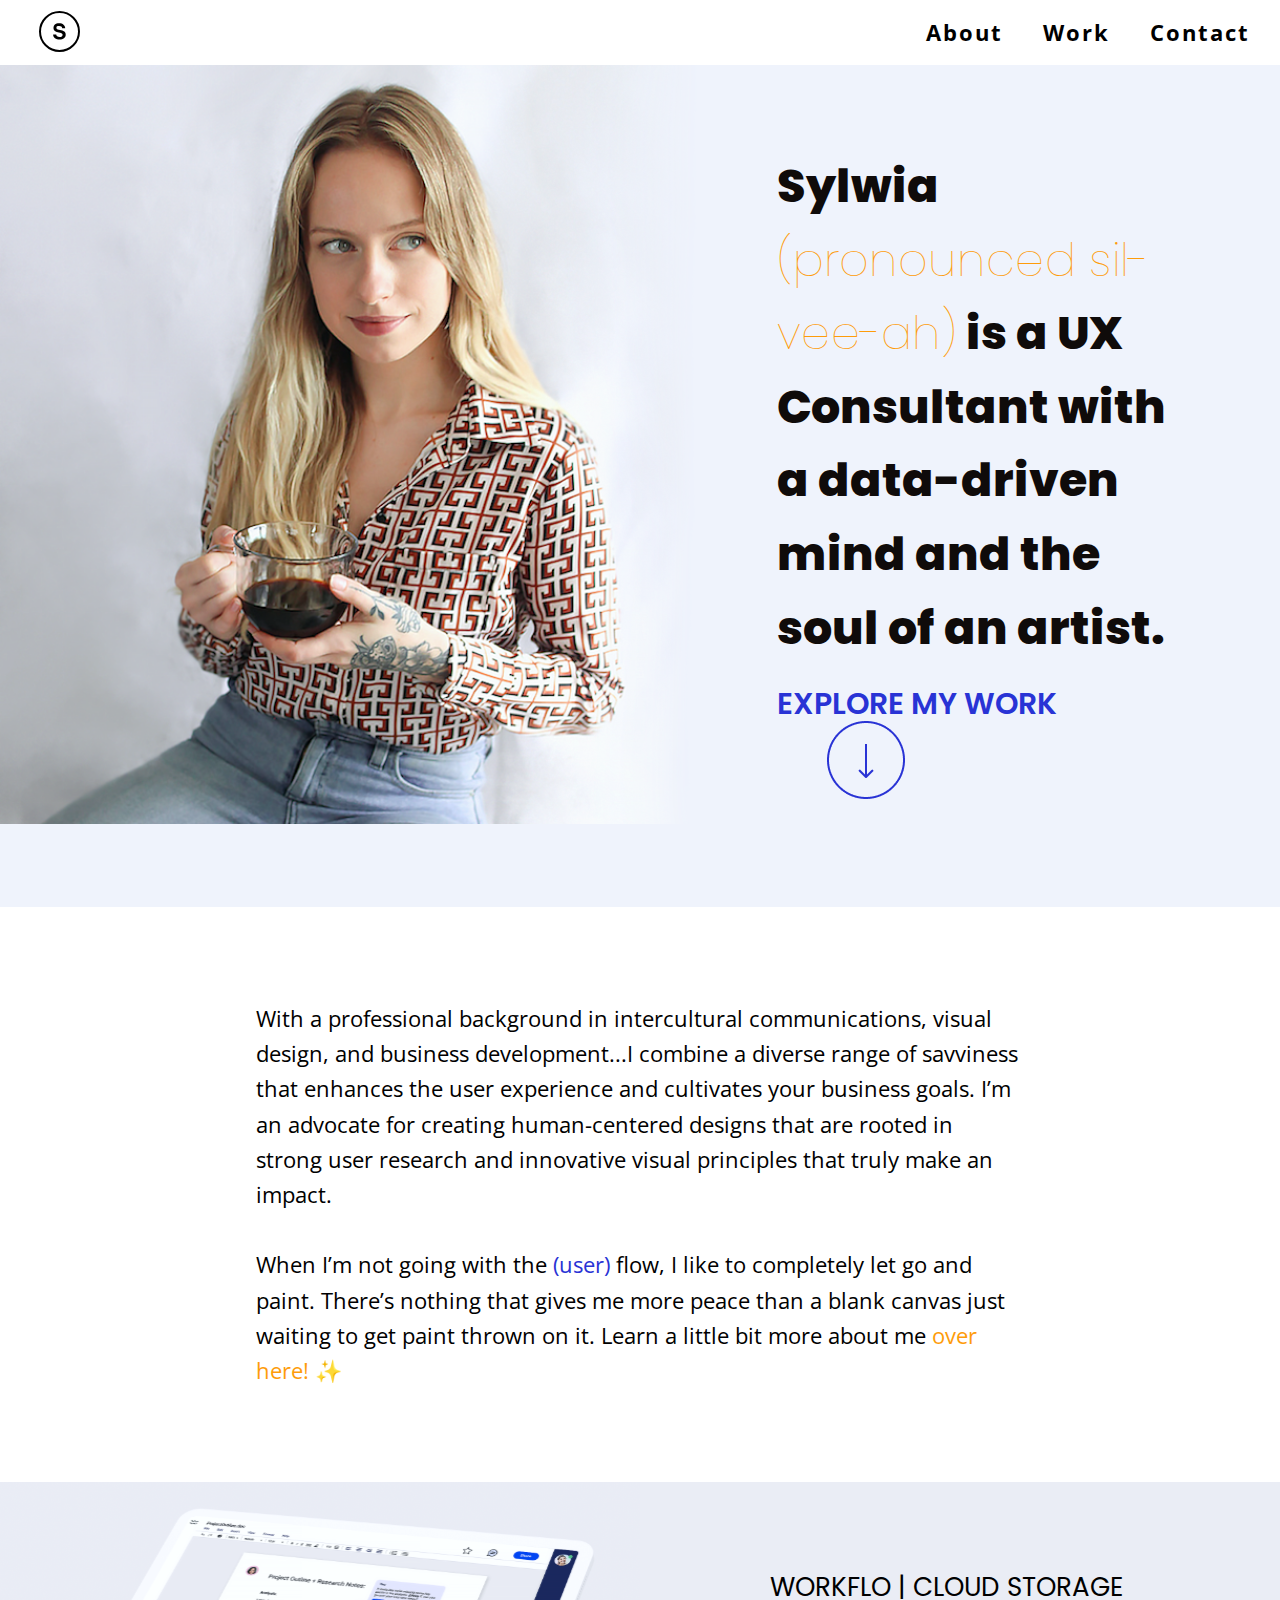
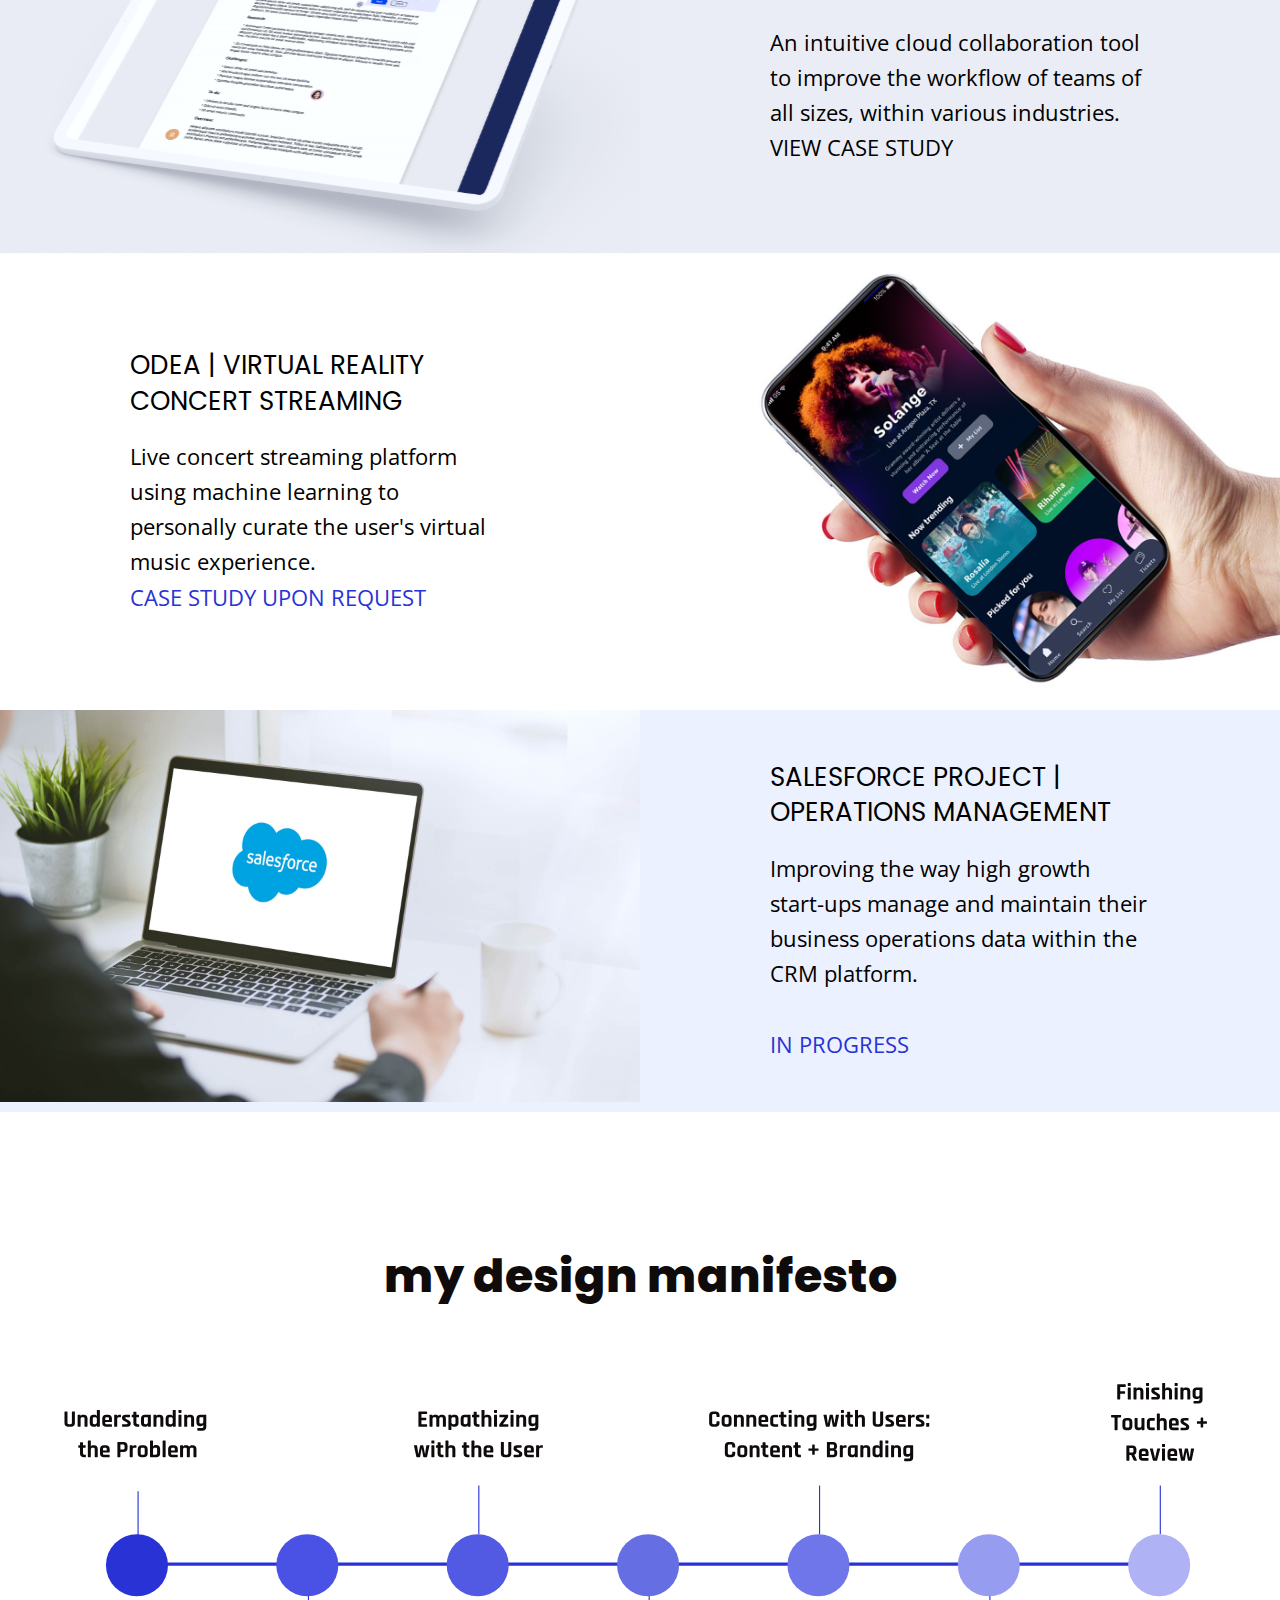
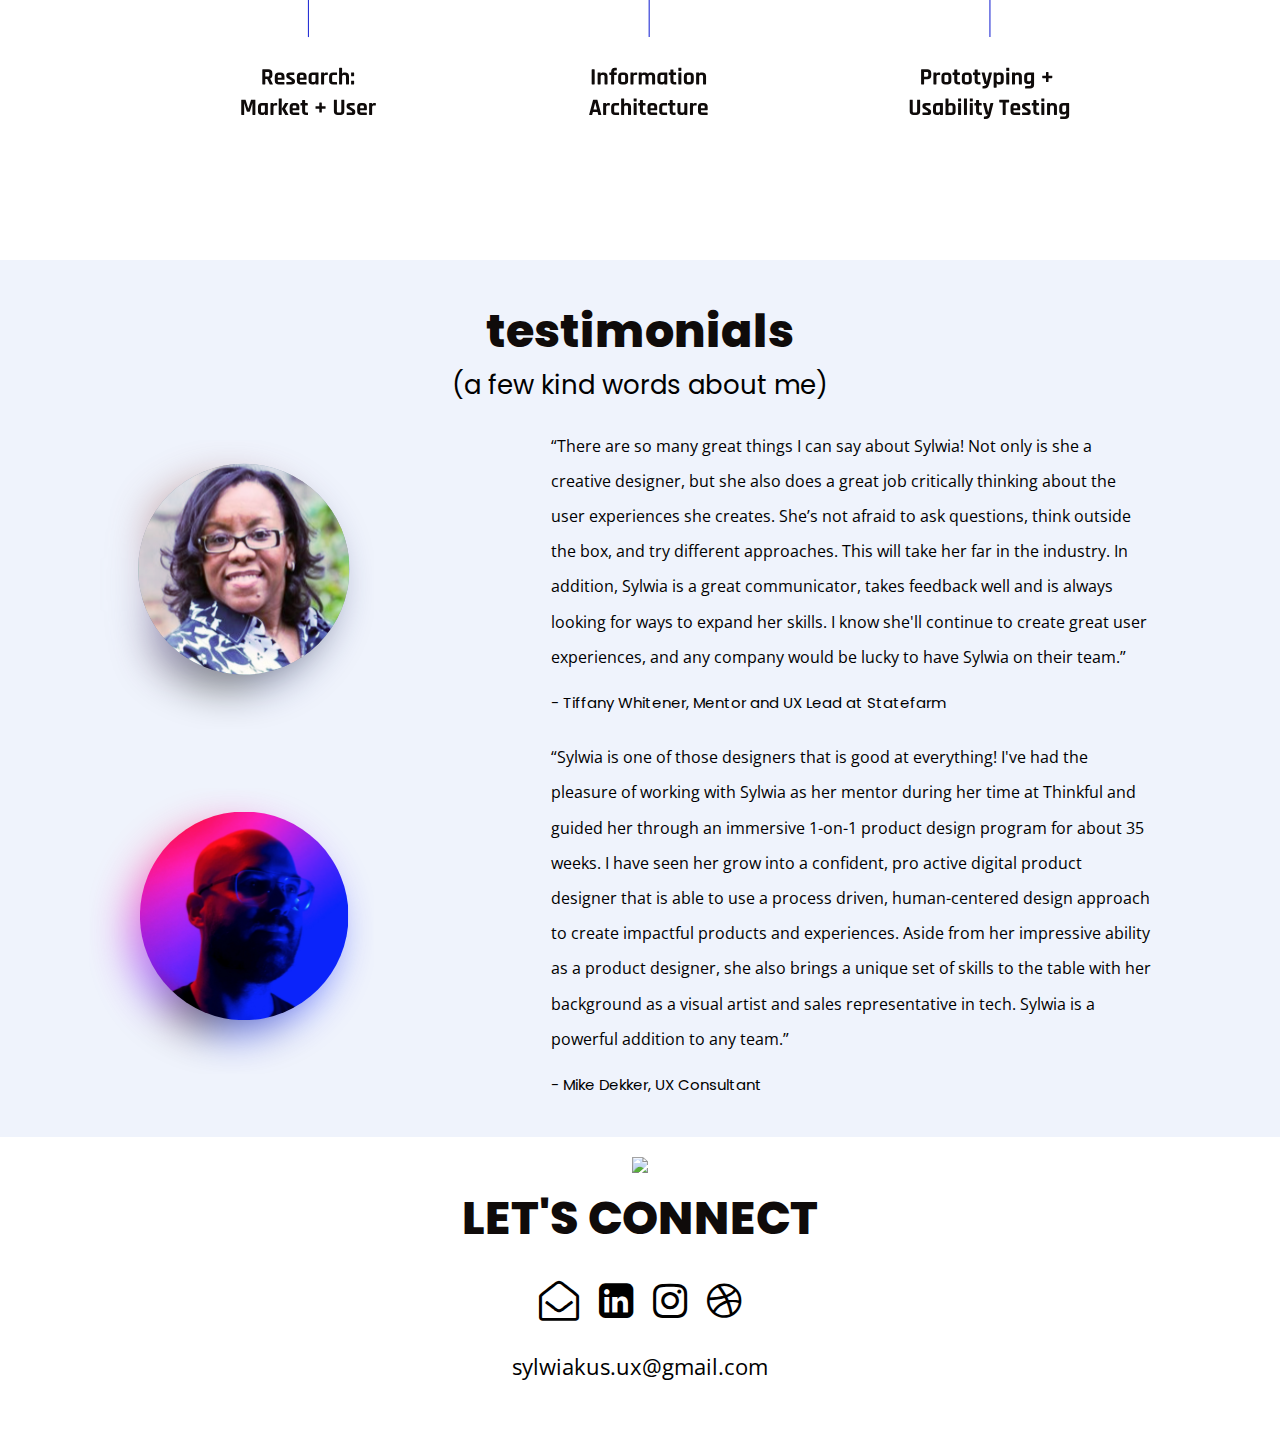
==== commit 82c9362b: "update" ====
--- a/index.html
+++ b/index.html
@@ -91,7 +91,7 @@
       <div class="odea_container"><h3> ODEA | VIRTUAL REALITY CONCERT STREAMING </h3>
       <p class="casestudy_subtitle">Live concert streaming platform using machine learning to personally curate the user's virtual music experience. </p>
       <div class="button_container">
-      <a href="workflo.html" class="view_all_button" id="buttonlink">CASE STUDY UPON REQUEST</a>
+      <p class="blue"> CASE STUDY UPON REQUEST </p>
       </div>
       </div>
       </a>
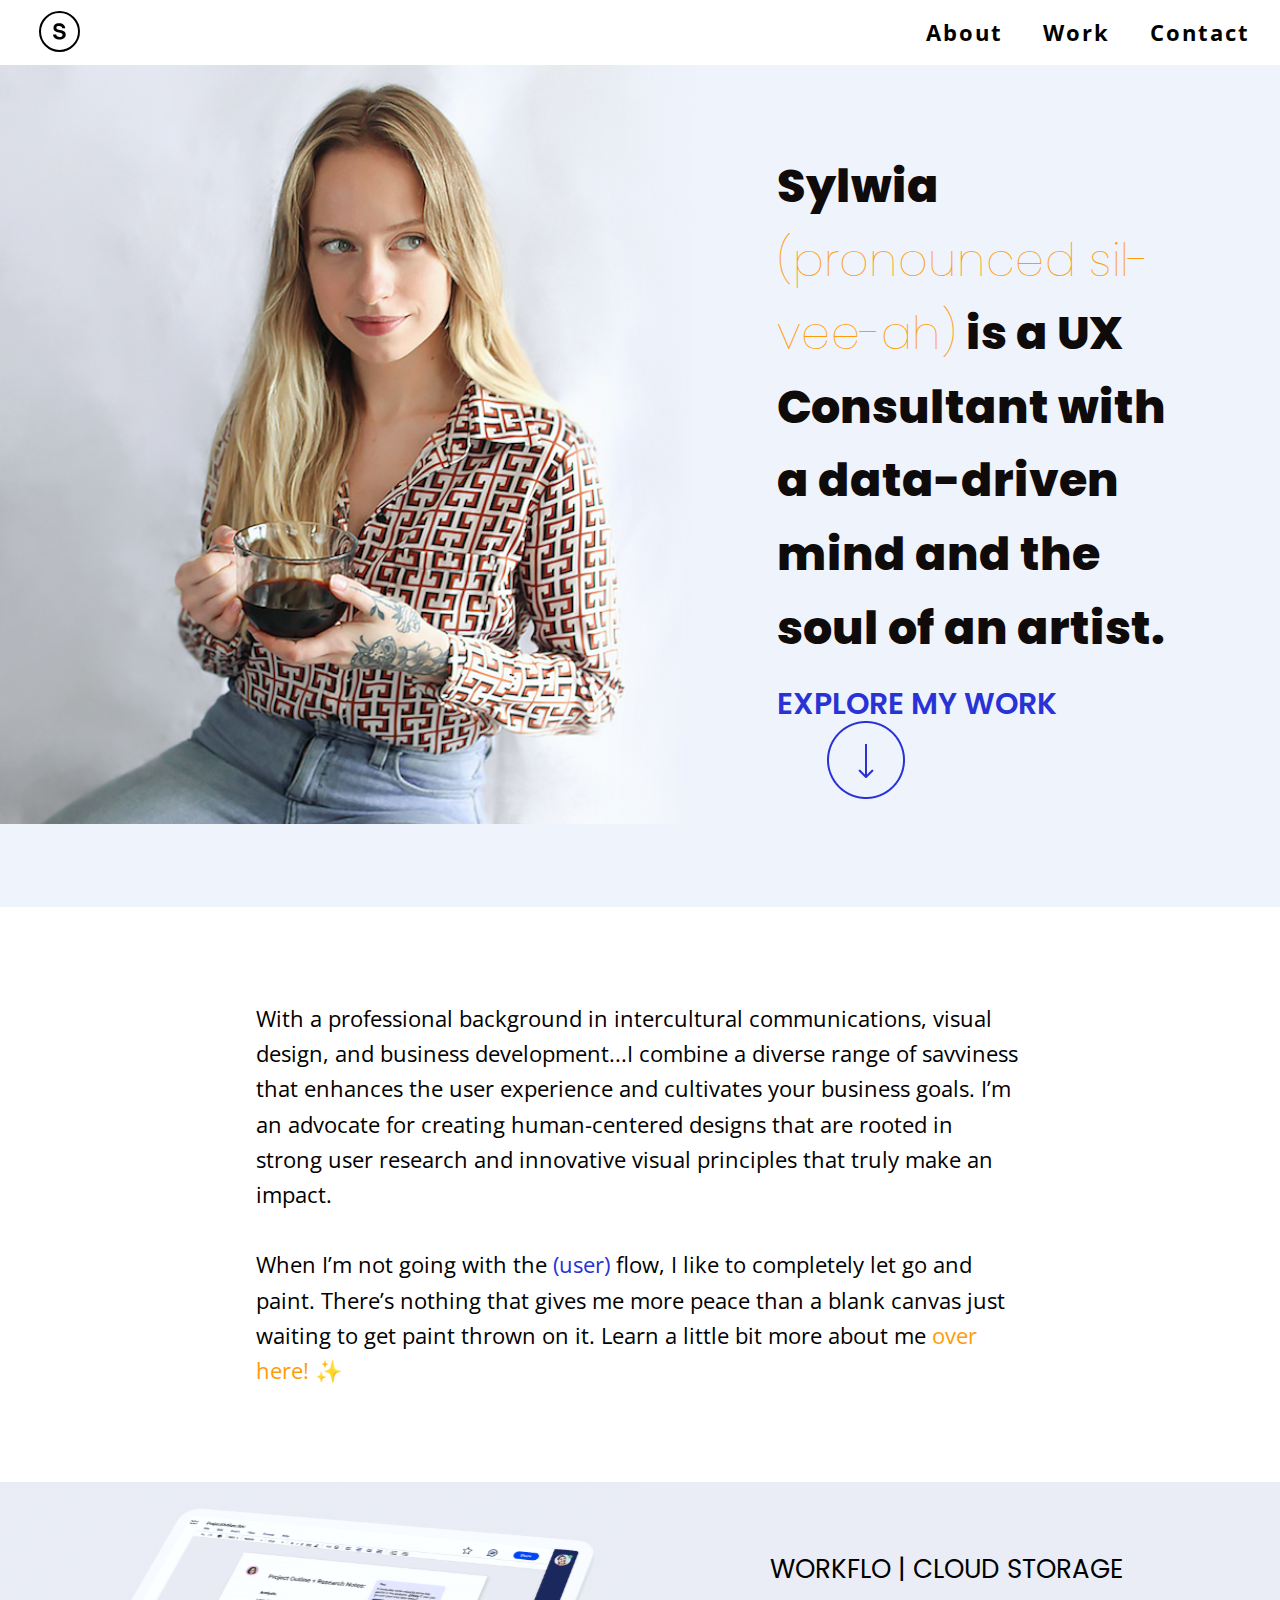
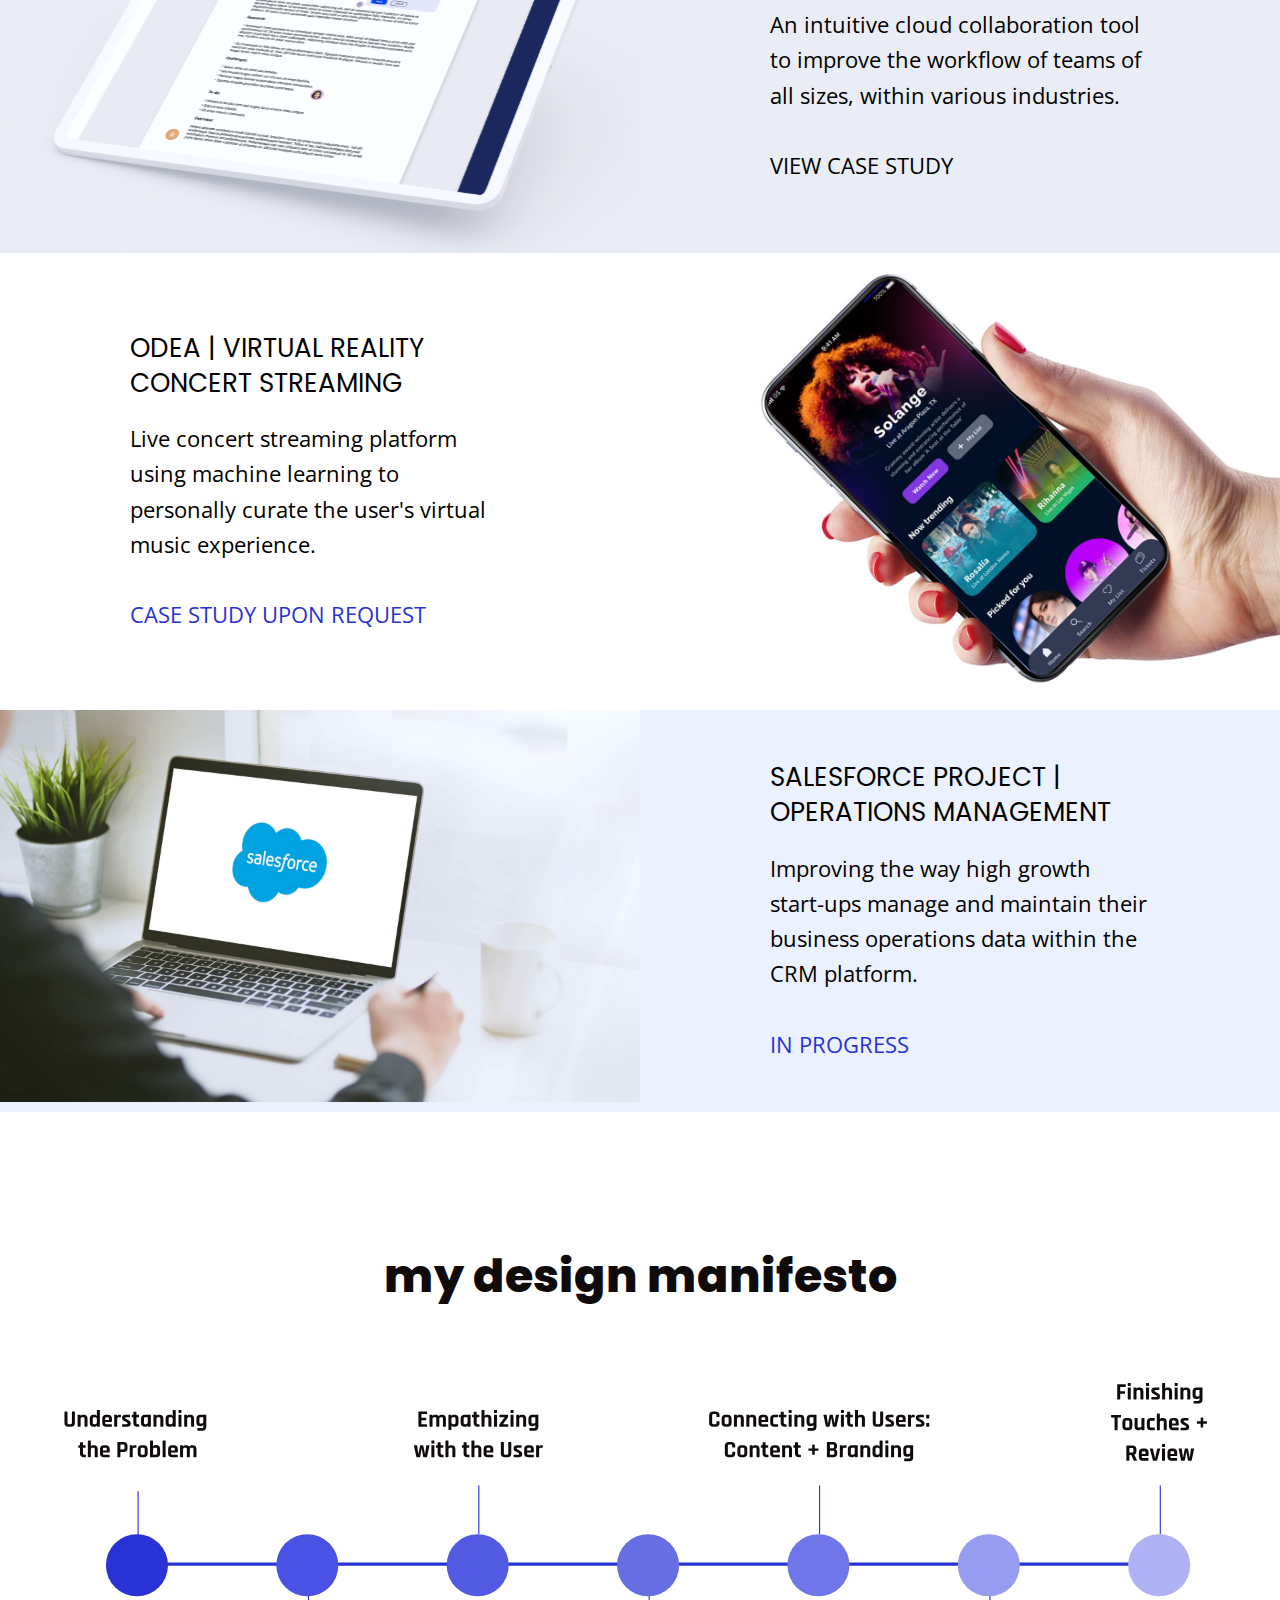
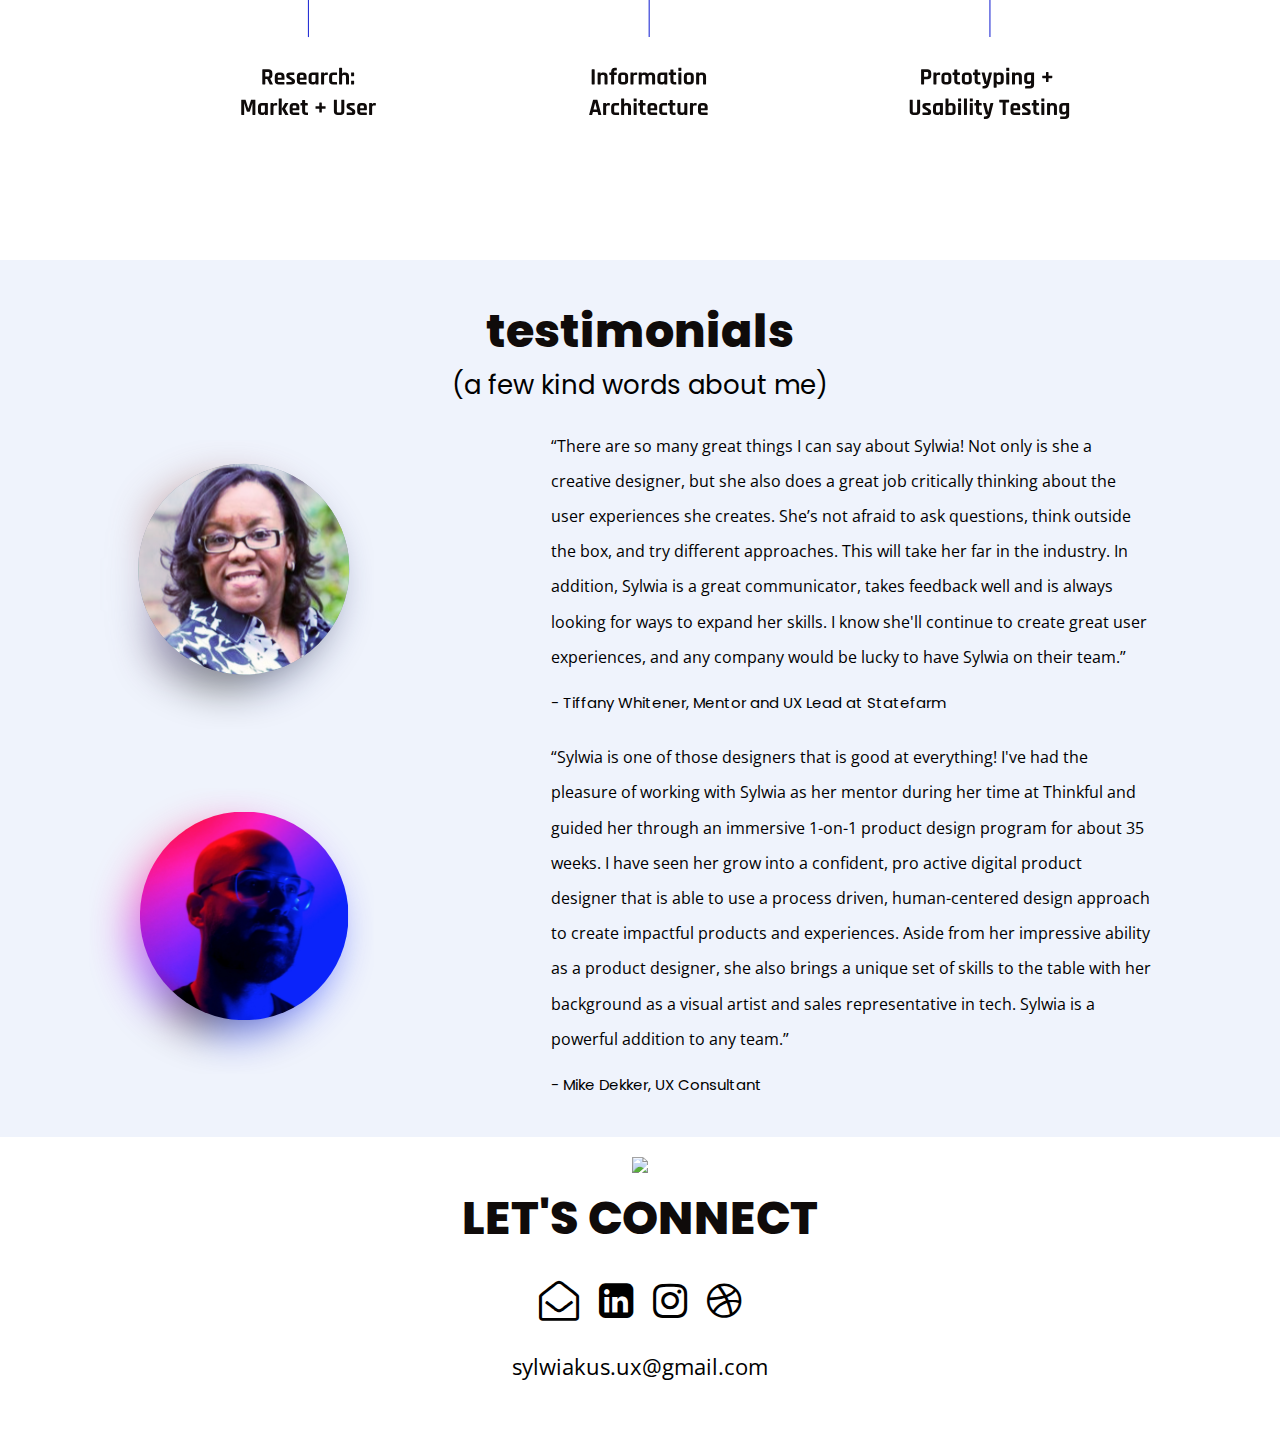
==== commit ae06e9de: "work plz" ====
--- a/index.html
+++ b/index.html
@@ -76,12 +76,12 @@
       <div class="first_case_study">
       <img class="workflo_pic" src="Images/workflo_pic.svg">
       <div class="workflo_container"><a href="workflo.html"><h3> WORKFLO | CLOUD STORAGE </h3>
-      <p class="casestudy_subtitle">An intuitive cloud collaboration tool to improve the workflow of teams of all sizes, within various industries.</p>
-      <div class="button_container">
+      <p class="casestudy_subtitle">An intuitive cloud collaboration tool to improve the workflow of teams of all sizes, within various industries.</p> </a>
+      <div class="button_container"><br>
       <a href="workflo.html" class="view_all_button" id="buttonlink">VIEW CASE STUDY</a>
     </div>
     </div>
-    </a>
+
   </div>
 
       <!-- Second Case Study: Odea -->
@@ -90,7 +90,7 @@
       <img class="soundmix_pic" src="Images/odeapic.png">
       <div class="odea_container"><h3> ODEA | VIRTUAL REALITY CONCERT STREAMING </h3>
       <p class="casestudy_subtitle">Live concert streaming platform using machine learning to personally curate the user's virtual music experience. </p>
-      <div class="button_container">
+      <div class="button_container"><br>
       <p class="blue"> CASE STUDY UPON REQUEST </p>
       </div>
       </div>
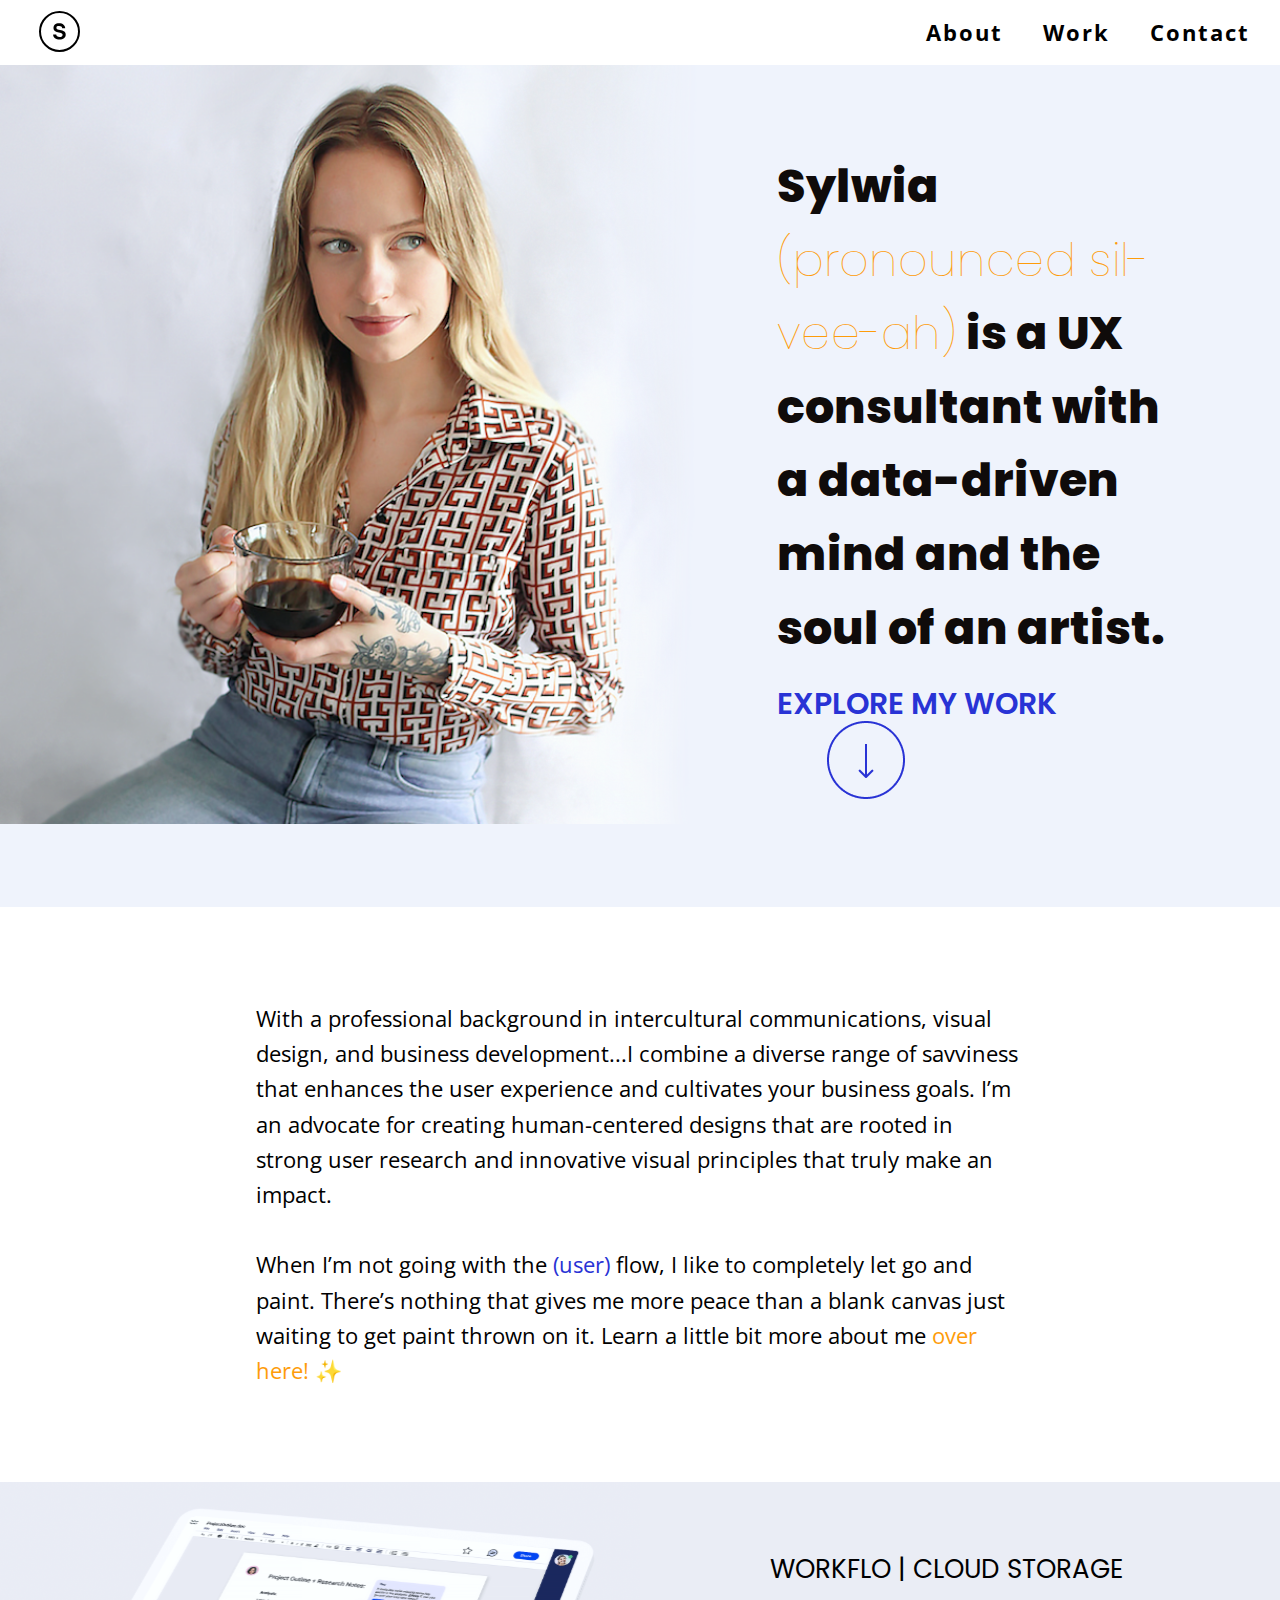
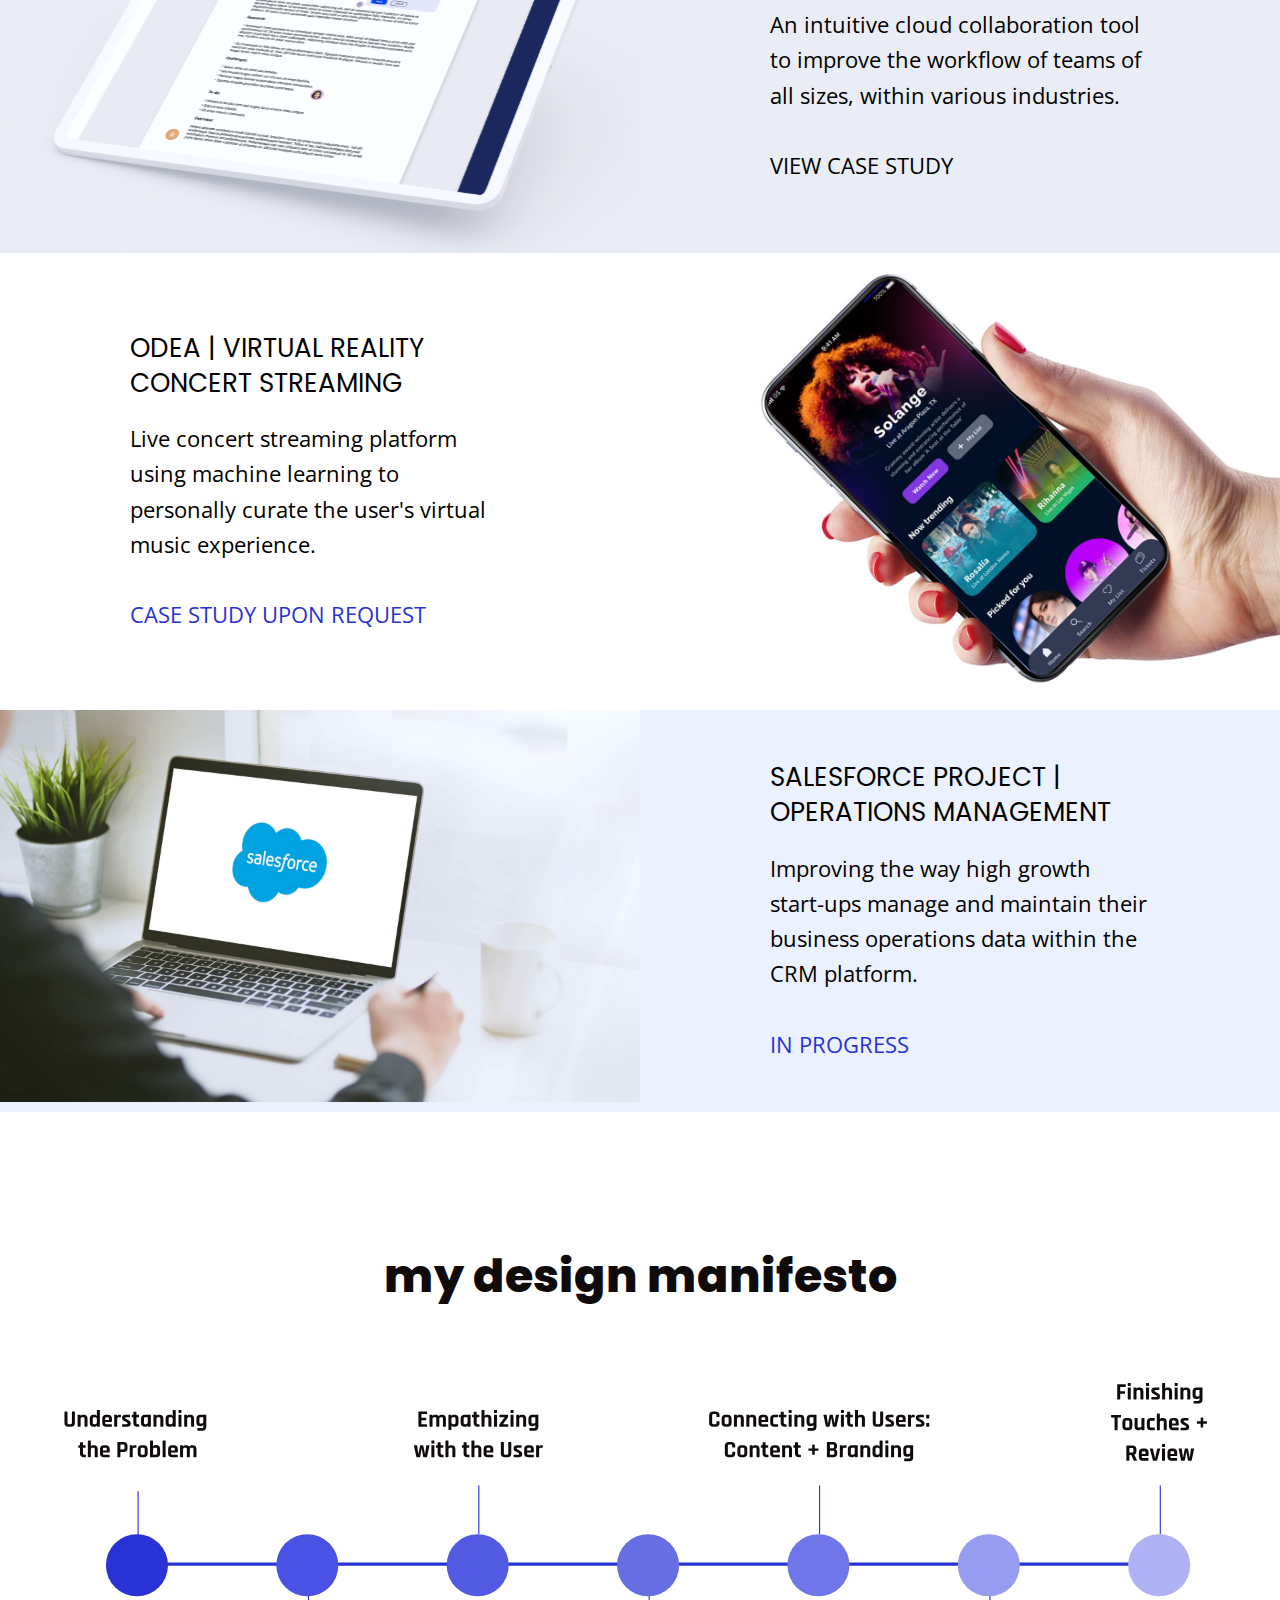
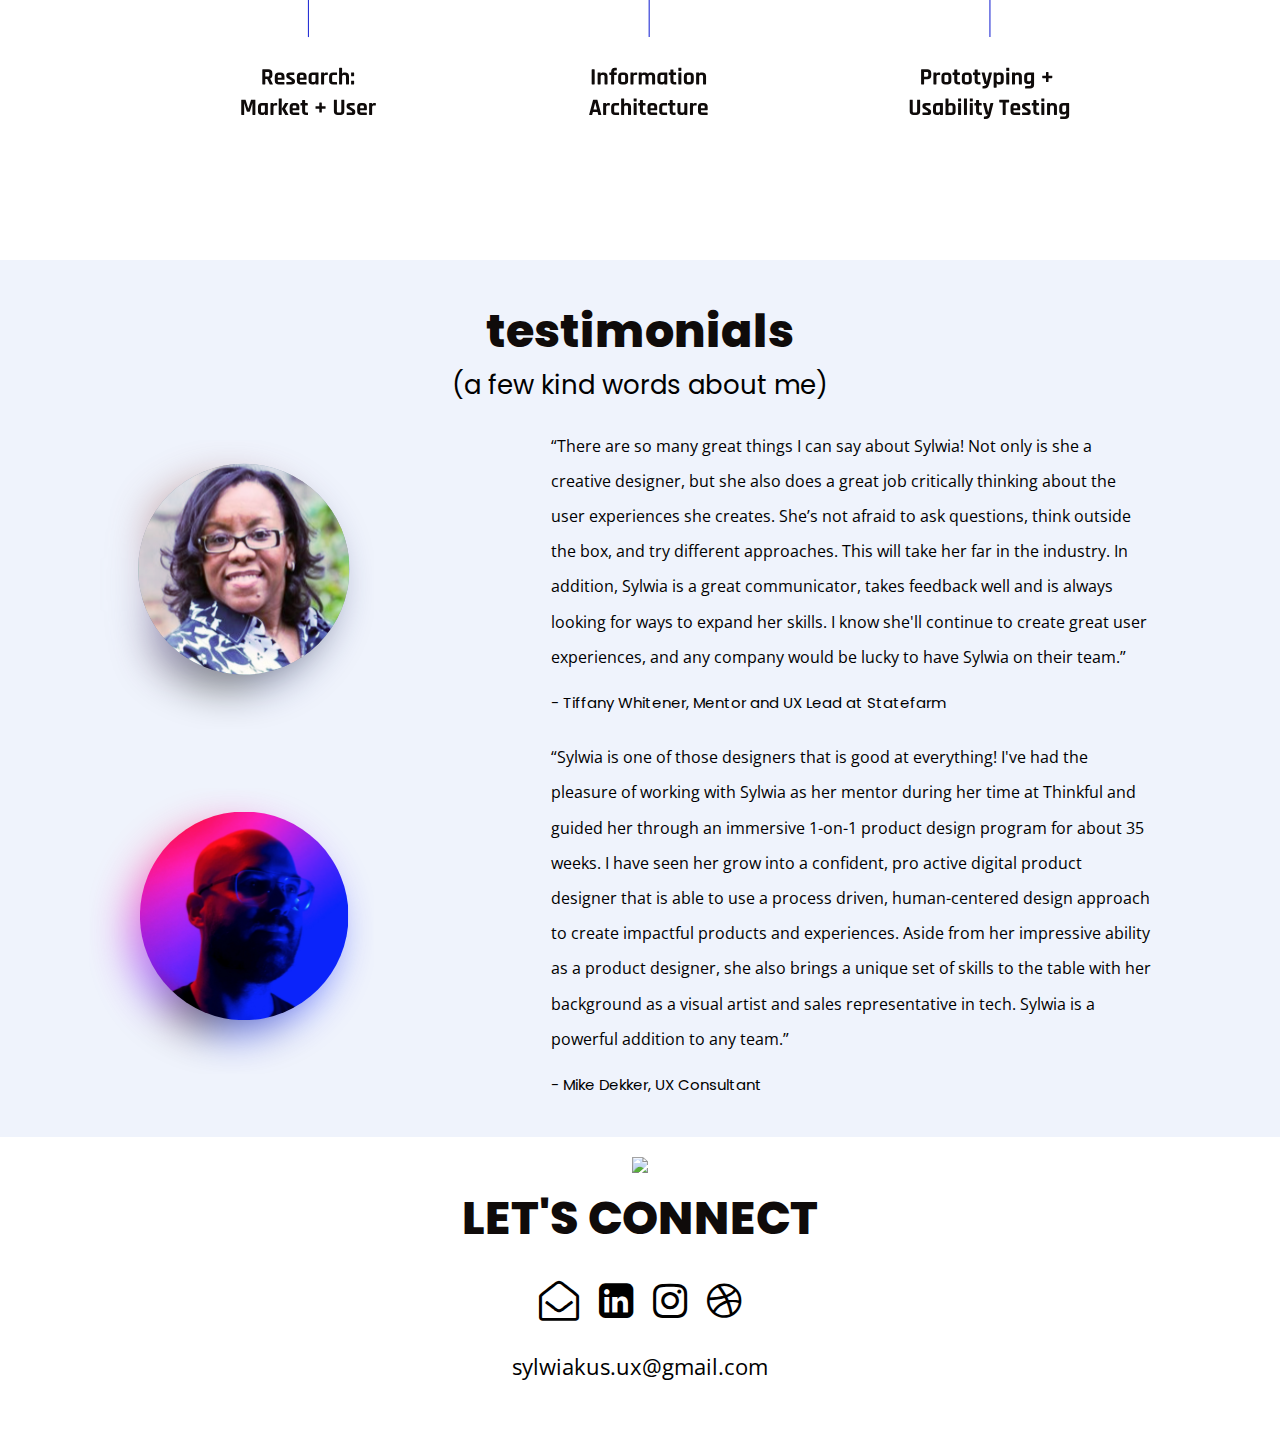
==== commit be08c961: "consultant" ====
--- a/index.html
+++ b/index.html
@@ -47,7 +47,7 @@
     <section class="intro">
     <img src="Images/sylwiaheadshot.png" class="header-img">
     <div class="sylwia_title"><h1 class="title">Sylwia <a class="highlighted" href="#" value="PLAY" onclick="play()"><span class="orange">(pronounced sil-vee-ah)</span></a> is a
-      UX Consultant with a data-driven mind and the soul of an artist. </h1>
+      UX consultant with a data-driven mind and the soul of an artist. </h1>
       <div class="explore_work"><a href="#my_work"><h2><span class="blue">EXPLORE MY WORK <img src="Images/explore_arrow.png" class="arrow"></a>
       </h2></span>
     </div>
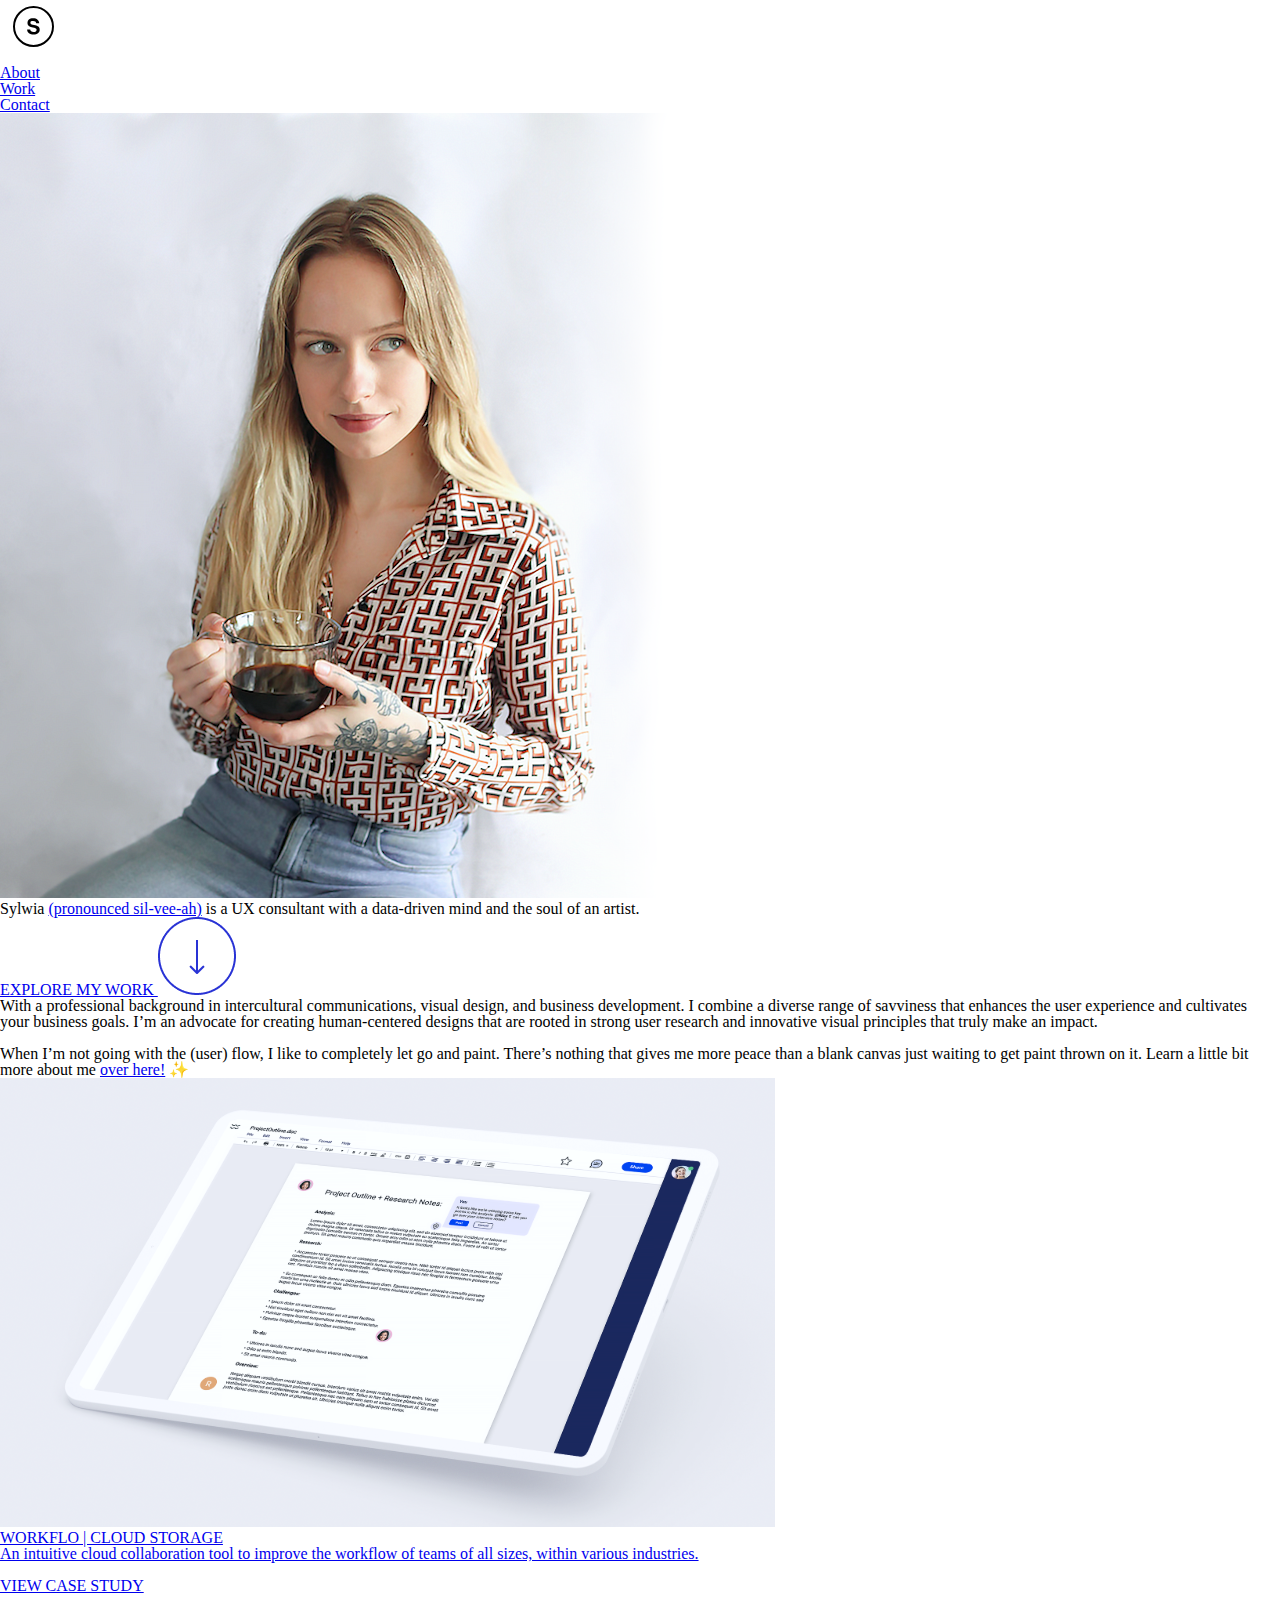
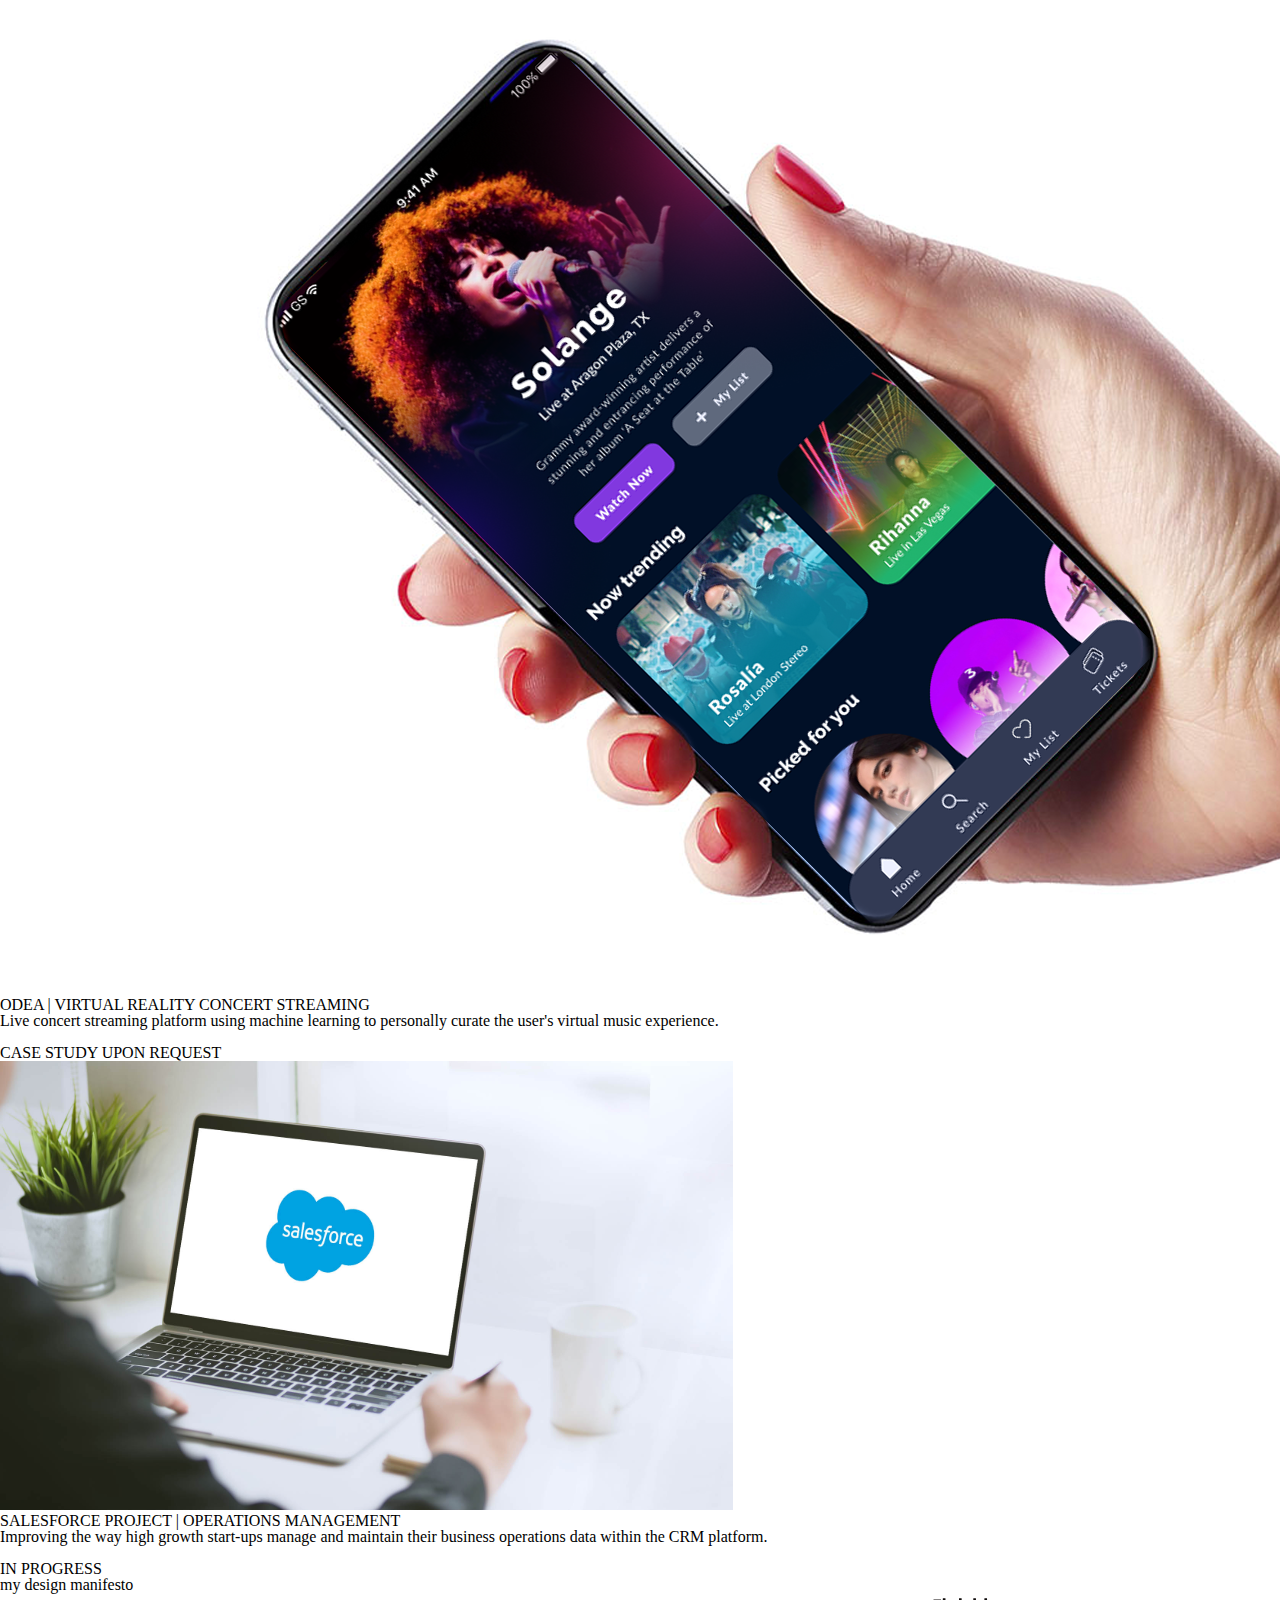
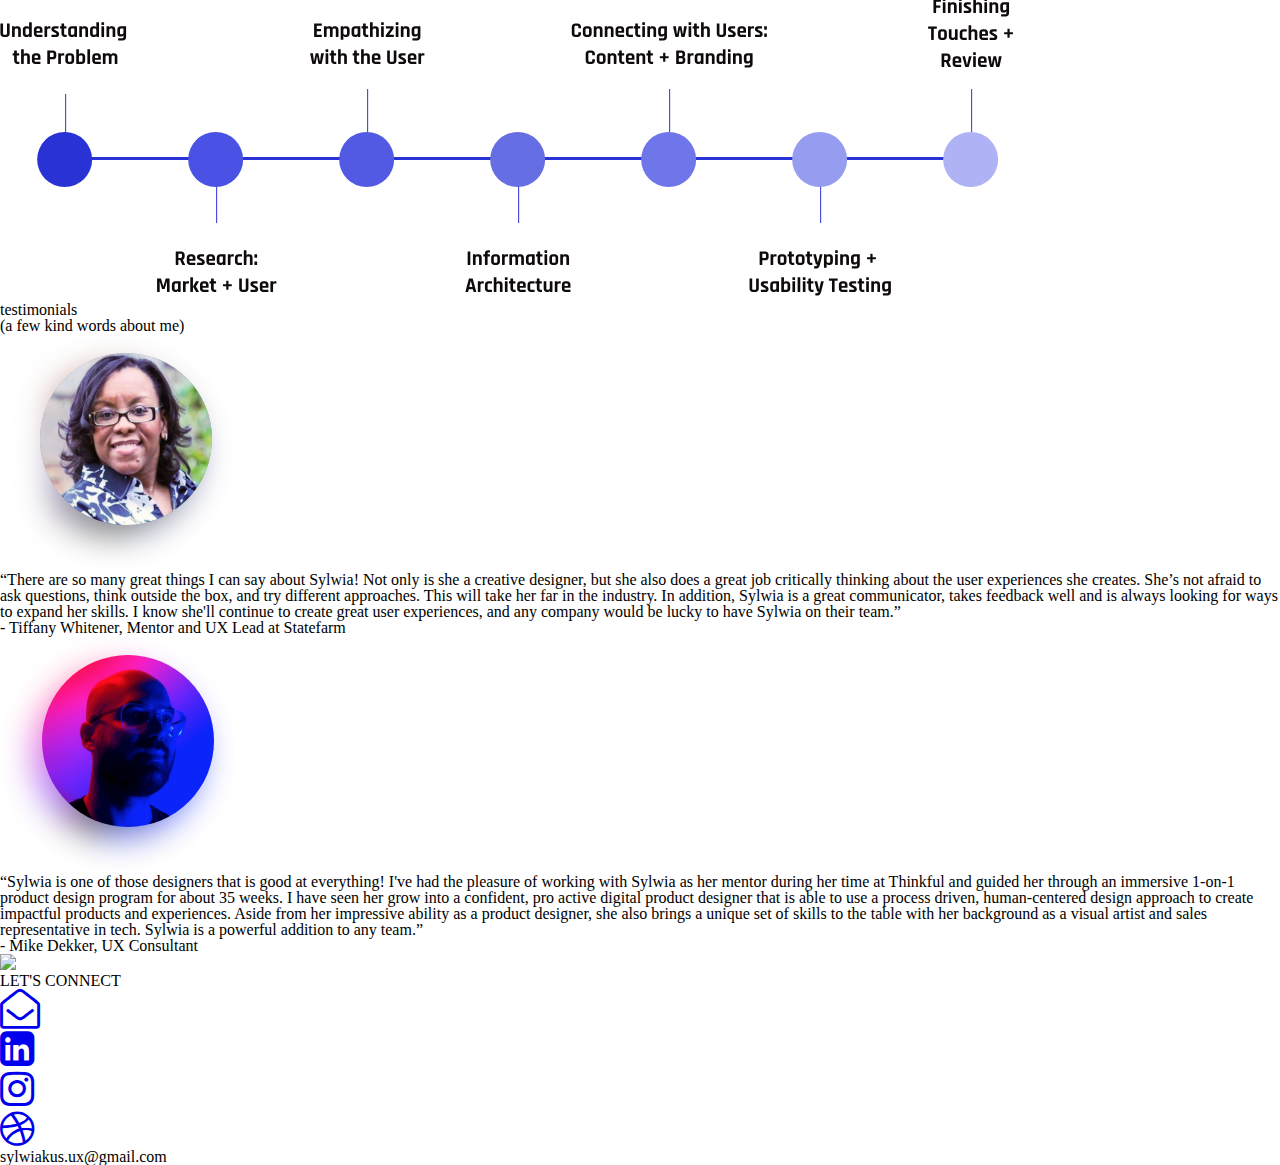
==== commit 3f9faecb: "test" ====
--- a/index.html
+++ b/index.html
@@ -56,7 +56,7 @@
     <!-- About Blurb -->
 
     <section class="sylwia_subtitle">
-      <p>With a professional background in intercultural communications, visual design, and business development...I combine a diverse range of savviness that enhances the user experience and cultivates your business goals. I’m an
+      <p>With a professional background in intercultural communications, visual design, and business development. I combine a diverse range of savviness that enhances the user experience and cultivates your business goals. I’m an
       advocate for creating human-centered designs that are rooted in strong user research and innovative visual principles that truly make an impact.
     </p>
     <br>
